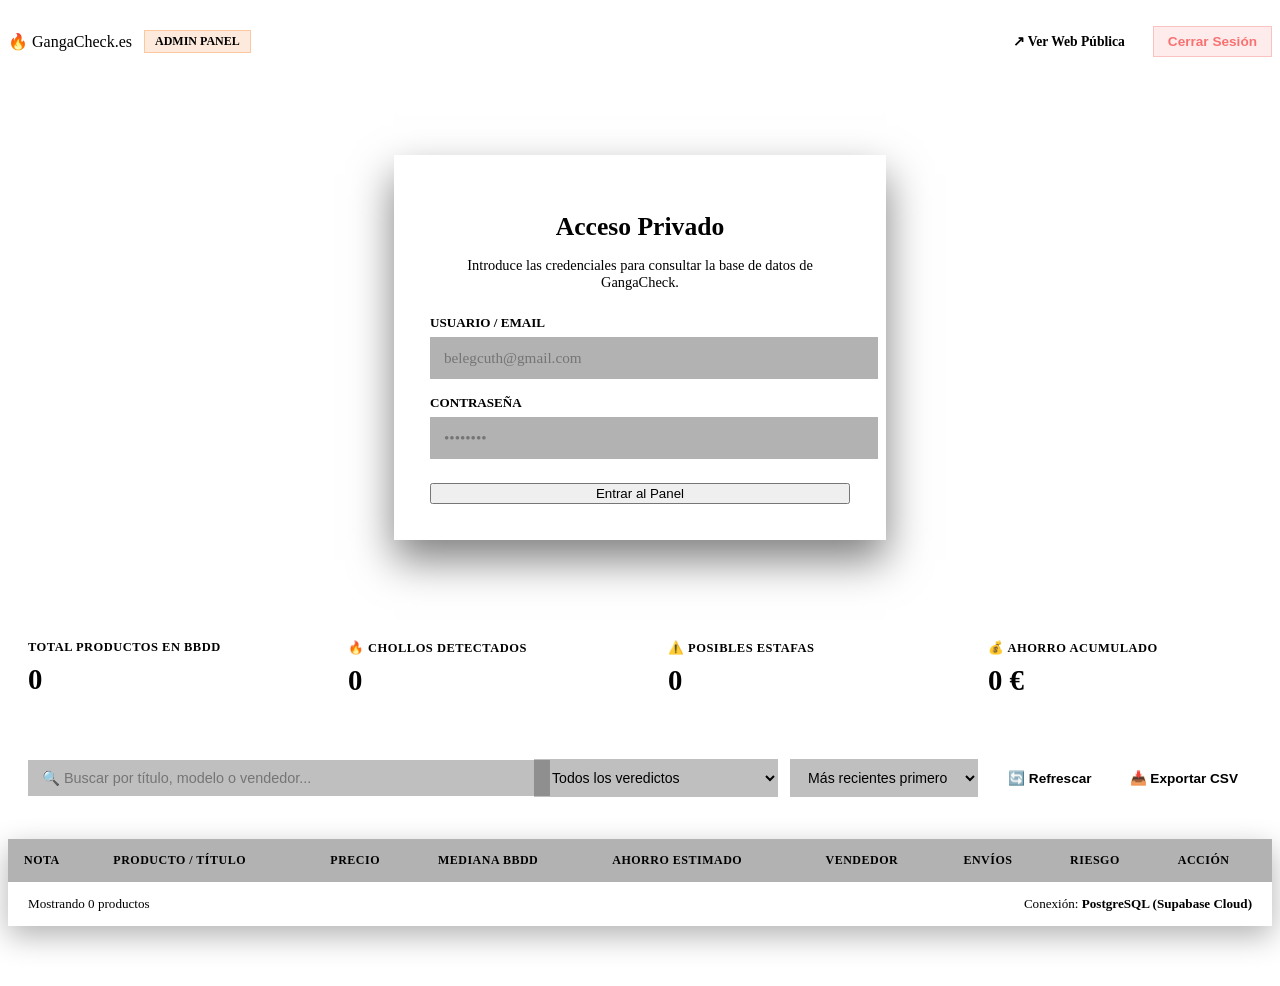
==== frontend/admin.html @ 3b3d157e "chore: Actualizar credenciales de administrador a belegcuth@gmail.com" ====
<!DOCTYPE html>
<html lang="es">
<head>
    <meta charset="UTF-8">
    <meta name="viewport" content="width=device-width, initial-scale=1.0">
    <title>Panel de Administración | GangaCheck.es</title>
    <link rel="preconnect" href="https://fonts.googleapis.com">
    <link rel="preconnect" href="https://fonts.gstatic.com" crossorigin>
    <link href="https://fonts.googleapis.com/css2?family=Plus+Jakarta+Sans:wght@400;500;600;700;800&display=swap" rel="stylesheet">
    <link rel="stylesheet" href="/static/styles.css">
    <style>
        /* Estilos específicos del Panel Admin */
        .admin-nav {
            display: flex;
            align-items: center;
            justify-content: space-between;
            padding: 18px 0;
            border-bottom: 1px solid var(--border-color);
        }

        .admin-brand {
            display: flex;
            align-items: center;
            gap: 12px;
        }

        .admin-badge {
            background: rgba(249, 115, 22, 0.15);
            color: var(--accent-flame);
            border: 1px solid rgba(249, 115, 22, 0.3);
            padding: 3px 10px;
            border-radius: var(--radius-full);
            font-size: 0.75rem;
            font-weight: 700;
            text-transform: uppercase;
        }

        .admin-actions {
            display: flex;
            align-items: center;
            gap: 14px;
        }

        .btn-ghost {
            background: transparent;
            color: var(--text-secondary);
            border: 1px solid var(--border-color);
            padding: 7px 14px;
            border-radius: var(--radius-sm);
            font-size: 0.85rem;
            font-weight: 600;
            cursor: pointer;
            text-decoration: none;
            transition: all 0.2s;
        }

        .btn-ghost:hover {
            background: rgba(255, 255, 255, 0.05);
            color: var(--text-primary);
        }

        .btn-logout {
            background: rgba(239, 68, 68, 0.1);
            color: #F87171;
            border: 1px solid rgba(239, 68, 68, 0.25);
            padding: 7px 14px;
            border-radius: var(--radius-sm);
            font-size: 0.85rem;
            font-weight: 600;
            cursor: pointer;
            transition: all 0.2s;
        }

        .btn-logout:hover {
            background: rgba(239, 68, 68, 0.2);
        }

        /* Pantalla de Login */
        .login-wrapper {
            max-width: 420px;
            margin: 80px auto;
            background: var(--bg-card);
            border: 1px solid var(--border-color);
            border-radius: var(--radius-lg);
            padding: 36px;
            box-shadow: 0 20px 40px rgba(0, 0, 0, 0.5);
            text-align: center;
        }

        .login-wrapper h2 {
            font-size: 1.6rem;
            margin-bottom: 8px;
            font-weight: 800;
        }

        .login-wrapper p {
            color: var(--text-secondary);
            font-size: 0.9rem;
            margin-bottom: 24px;
        }

        .login-form {
            display: flex;
            flex-direction: column;
            gap: 16px;
            text-align: left;
        }

        .form-group label {
            display: block;
            font-size: 0.82rem;
            font-weight: 600;
            margin-bottom: 6px;
            color: var(--text-secondary);
            text-transform: uppercase;
        }

        .form-group input {
            width: 100%;
            padding: 12px 14px;
            background: rgba(0, 0, 0, 0.3);
            border: 1px solid var(--border-color);
            border-radius: var(--radius-sm);
            color: var(--text-primary);
            font-family: inherit;
            font-size: 0.95rem;
            outline: none;
        }

        .form-group input:focus {
            border-color: var(--accent-green);
        }

        .login-error {
            background: rgba(239, 68, 68, 0.15);
            color: #F87171;
            border: 1px solid rgba(239, 68, 68, 0.3);
            padding: 10px;
            border-radius: var(--radius-sm);
            font-size: 0.85rem;
            margin-bottom: 16px;
            display: none;
        }

        /* Stats Cards */
        .admin-stats-grid {
            display: grid;
            grid-template-columns: repeat(4, 1fr);
            gap: 16px;
            margin: 32px 0 24px;
        }

        @media (max-width: 860px) {
            .admin-stats-grid {
                grid-template-columns: repeat(2, 1fr);
            }
        }

        @media (max-width: 480px) {
            .admin-stats-grid {
                grid-template-columns: 1fr;
            }
        }

        .stat-box {
            background: var(--bg-card);
            border: 1px solid var(--border-color);
            border-radius: var(--radius-md);
            padding: 20px;
        }

        .stat-label {
            font-size: 0.78rem;
            color: var(--text-muted);
            text-transform: uppercase;
            font-weight: 700;
            letter-spacing: 0.5px;
            margin-bottom: 8px;
        }

        .stat-number {
            font-size: 1.8rem;
            font-weight: 800;
            color: var(--text-primary);
        }

        /* Toolbar de Filtros */
        .toolbar-card {
            background: var(--bg-card);
            border: 1px solid var(--border-color);
            border-radius: var(--radius-md);
            padding: 18px 20px;
            margin-bottom: 24px;
            display: flex;
            align-items: center;
            justify-content: space-between;
            gap: 16px;
            flex-wrap: wrap;
        }

        .toolbar-filters {
            display: flex;
            align-items: center;
            gap: 12px;
            flex: 1;
            flex-wrap: wrap;
        }

        .search-input-box {
            flex: 1;
            min-width: 240px;
            position: relative;
        }

        .search-input-box input {
            width: 100%;
            padding: 10px 14px;
            background: rgba(0, 0, 0, 0.25);
            border: 1px solid var(--border-color);
            border-radius: var(--radius-sm);
            color: var(--text-primary);
            font-size: 0.9rem;
            outline: none;
        }

        .search-input-box input:focus {
            border-color: var(--accent-green);
        }

        .filter-select {
            padding: 10px 14px;
            background: rgba(0, 0, 0, 0.25);
            border: 1px solid var(--border-color);
            border-radius: var(--radius-sm);
            color: var(--text-primary);
            font-size: 0.88rem;
            outline: none;
            cursor: pointer;
        }

        .filter-select option {
            background: var(--bg-card);
            color: var(--text-primary);
        }

        .toolbar-buttons {
            display: flex;
            gap: 10px;
        }

        .btn-action {
            background: rgba(255, 255, 255, 0.05);
            border: 1px solid var(--border-color);
            color: var(--text-primary);
            padding: 9px 14px;
            border-radius: var(--radius-sm);
            font-size: 0.85rem;
            font-weight: 600;
            cursor: pointer;
            display: inline-flex;
            align-items: center;
            gap: 6px;
            transition: all 0.2s;
        }

        .btn-action:hover {
            background: rgba(255, 255, 255, 0.1);
        }

        /* Tabla de Datos */
        .table-card {
            background: var(--bg-card);
            border: 1px solid var(--border-color);
            border-radius: var(--radius-md);
            overflow: hidden;
            box-shadow: 0 10px 30px rgba(0, 0, 0, 0.3);
        }

        .table-responsive {
            width: 100%;
            overflow-x: auto;
        }

        .admin-table {
            width: 100%;
            border-collapse: collapse;
            text-align: left;
            font-size: 0.88rem;
        }

        .admin-table th {
            background: rgba(0, 0, 0, 0.3);
            padding: 14px 16px;
            color: var(--text-muted);
            font-size: 0.75rem;
            text-transform: uppercase;
            font-weight: 700;
            letter-spacing: 0.5px;
            border-bottom: 1px solid var(--border-color);
        }

        .admin-table td {
            padding: 16px;
            border-bottom: 1px solid var(--border-color);
            vertical-align: middle;
        }

        .admin-table tbody tr:hover {
            background: rgba(255, 255, 255, 0.02);
        }

        .score-pill {
            display: inline-flex;
            align-items: center;
            gap: 4px;
            font-weight: 800;
            font-size: 0.9rem;
            padding: 4px 10px;
            border-radius: var(--radius-full);
            white-space: nowrap;
        }

        .item-title-cell {
            max-width: 260px;
        }

        .item-title-link {
            color: var(--text-primary);
            text-decoration: none;
            font-weight: 700;
            display: block;
            margin-bottom: 4px;
            line-height: 1.3;
        }

        .item-title-link:hover {
            color: var(--accent-green);
        }

        .item-subtext {
            color: var(--text-muted);
            font-size: 0.78rem;
        }

        .price-current {
            font-weight: 800;
            color: var(--text-primary);
            font-size: 1rem;
        }

        .price-bench {
            font-size: 0.8rem;
            color: var(--text-muted);
        }

        .savings-pos {
            color: var(--accent-green);
            font-weight: 700;
        }

        .savings-neg {
            color: var(--accent-red);
            font-weight: 700;
        }

        .risk-badge {
            font-size: 0.75rem;
            font-weight: 700;
            padding: 3px 8px;
            border-radius: var(--radius-full);
            text-transform: uppercase;
        }

        .risk-bajo { background: rgba(16, 185, 129, 0.15); color: #34D399; }
        .risk-moderado { background: rgba(245, 158, 11, 0.15); color: #FBBF24; }
        .risk-alto { background: rgba(239, 68, 68, 0.2); color: #F87171; border: 1px solid rgba(239, 68, 68, 0.4); }

        .btn-external {
            color: var(--text-secondary);
            text-decoration: none;
            font-size: 0.8rem;
            padding: 6px 10px;
            border: 1px solid var(--border-color);
            border-radius: var(--radius-sm);
            display: inline-block;
            transition: all 0.2s;
        }

        .btn-external:hover {
            background: rgba(255, 255, 255, 0.1);
            color: var(--text-primary);
        }

        .table-footer {
            padding: 14px 20px;
            display: flex;
            align-items: center;
            justify-content: space-between;
            color: var(--text-muted);
            font-size: 0.82rem;
            border-top: 1px solid var(--border-color);
        }
    </style>
</head>
<body>
    <div class="glow-bg"></div>

    <!-- Header Admin -->
    <header class="admin-nav container">
        <div class="admin-brand">
            <div class="logo">
                <span class="logo-badge">🔥</span>
                <span class="logo-text">Ganga<span>Check</span><span class="tld">.es</span></span>
            </div>
            <span class="admin-badge">Admin Panel</span>
        </div>
        <div class="admin-actions">
            <a href="/" class="btn-ghost" target="_blank">↗ Ver Web Pública</a>
            <button id="btn-logout" class="btn-logout hidden">Cerrar Sesión</button>
        </div>
    </header>

    <main class="container">
        
        <!-- Vista 1: Login Form (Si no está logueado) -->
        <section id="login-section" class="login-wrapper">
            <h2>Acceso Privado</h2>
            <p>Introduce las credenciales para consultar la base de datos de GangaCheck.</p>
            
            <div id="login-error" class="login-error"></div>

            <form id="login-form" class="login-form">
                <div class="form-group">
                    <label for="username">Usuario / Email</label>
                    <input type="text" id="username" required autocomplete="username" placeholder="belegcuth@gmail.com">
                </div>
                <div class="form-group">
                    <label for="password">Contraseña</label>
                    <input type="password" id="password" required autocomplete="current-password" placeholder="••••••••">
                </div>
                <button type="submit" class="btn-submit" style="width: 100%; margin-top: 8px;">
                    Entrar al Panel
                </button>
            </form>
        </section>

        <!-- Vista 2: Dashboard Admin (Si está logueado) -->
        <section id="dashboard-section" class="hidden" style="margin-bottom: 60px;">
            
            <!-- Stats -->
            <div class="admin-stats-grid">
                <div class="stat-box">
                    <div class="stat-label">Total Productos en BBDD</div>
                    <div id="stat-total" class="stat-number">0</div>
                </div>
                <div class="stat-box">
                    <div class="stat-label">🔥 Chollos Detectados</div>
                    <div id="stat-chollos" class="stat-number" style="color: var(--accent-green);">0</div>
                </div>
                <div class="stat-box">
                    <div class="stat-label">⚠️ Posibles Estafas</div>
                    <div id="stat-estafas" class="stat-number" style="color: var(--accent-red);">0</div>
                </div>
                <div class="stat-box">
                    <div class="stat-label">💰 Ahorro Acumulado</div>
                    <div id="stat-ahorro" class="stat-number" style="color: var(--accent-flame);">0 €</div>
                </div>
            </div>

            <!-- Toolbar de Filtros y Búsqueda -->
            <div class="toolbar-card">
                <div class="toolbar-filters">
                    <div class="search-input-box">
                        <input type="text" id="search-input" placeholder="🔍 Buscar por título, modelo o vendedor...">
                    </div>
                    
                    <select id="filter-verdict" class="filter-select">
                        <option value="all">Todos los veredictos</option>
                        <option value="chollo">🔥 Solo Chollos (>= 7.5)</option>
                        <option value="justo">🟡 Precio Justo (5.0 - 7.4)</option>
                        <option value="caro">🔴 Caro / Sobreprecio (< 5.0)</option>
                        <option value="estafa">⚠️ Posible Estafa / Riesgo Alto</option>
                    </select>

                    <select id="filter-sort" class="filter-select">
                        <option value="date-desc">Más recientes primero</option>
                        <option value="score-desc">Mayor nota (10 -> 0)</option>
                        <option value="score-asc">Menor nota (0 -> 10)</option>
                        <option value="price-asc">Precio: más barato</option>
                        <option value="price-desc">Precio: más caro</option>
                        <option value="savings-desc">Mayor ahorro (€)</option>
                    </select>
                </div>

                <div class="toolbar-buttons">
                    <button id="btn-refresh" class="btn-action" title="Recargar datos">
                        🔄 Refrescar
                    </button>
                    <button id="btn-export-csv" class="btn-action" title="Exportar a CSV">
                        📥 Exportar CSV
                    </button>
                </div>
            </div>

            <!-- Tabla de Datos -->
            <div class="table-card">
                <div class="table-responsive">
                    <table class="admin-table">
                        <thead>
                            <tr>
                                <th>Nota</th>
                                <th>Producto / Título</th>
                                <th>Precio</th>
                                <th>Mediana BBDD</th>
                                <th>Ahorro Estimado</th>
                                <th>Vendedor</th>
                                <th>Envíos</th>
                                <th>Riesgo</th>
                                <th>Acción</th>
                            </tr>
                        </thead>
                        <tbody id="admin-table-body">
                            <!-- Inyectado dinámicamente con JavaScript -->
                        </tbody>
                    </table>
                </div>
                <div class="table-footer">
                    <span id="table-count-label">Mostrando 0 productos</span>
                    <span>Conexión: <strong>PostgreSQL (Supabase Cloud)</strong></span>
                </div>
            </div>

        </section>

    </main>

    <script src="/static/admin.js"></script>
</body>
</html>
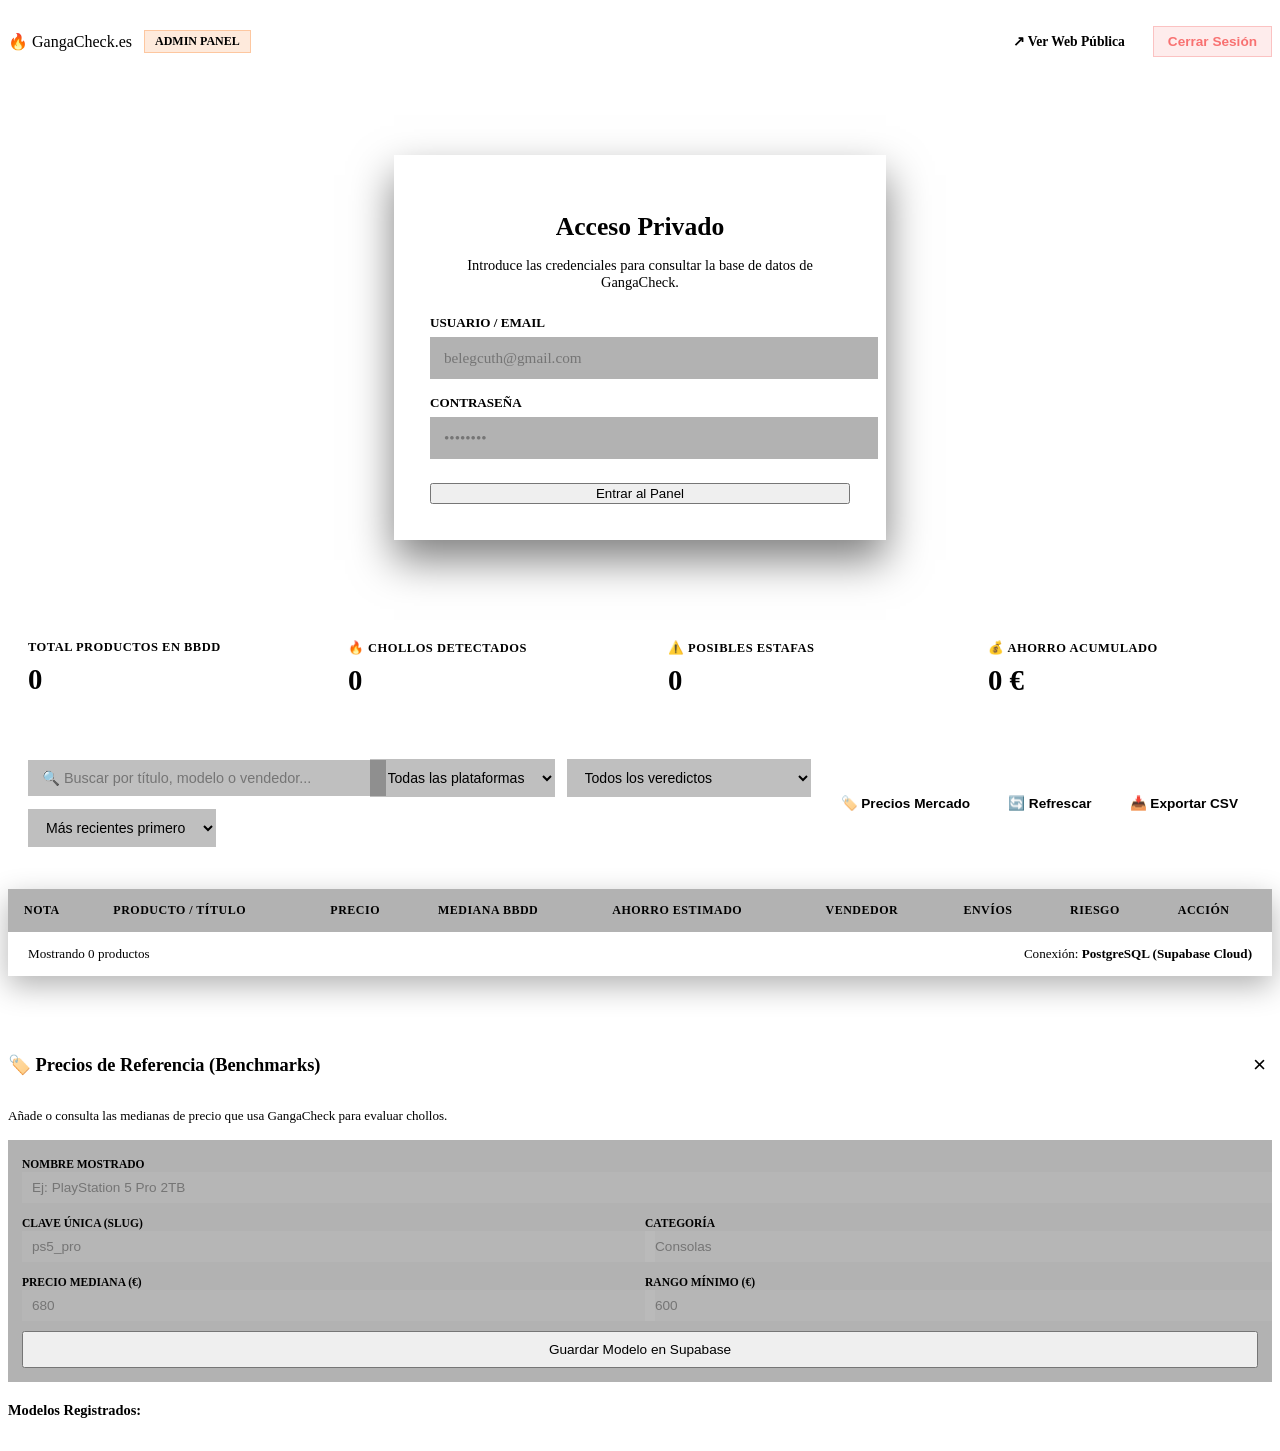
==== commit d97ff04b: "feat: Desglose de subscores, boton compartir, cache inteligente, gestion de benchmarks y borrado en " ====
--- a/frontend/admin.html
+++ b/frontend/admin.html
@@ -474,6 +474,13 @@
                         <input type="text" id="search-input" placeholder="🔍 Buscar por título, modelo o vendedor...">
                     </div>
                     
+                    <select id="filter-platform" class="filter-select">
+                        <option value="all">Todas las plataformas</option>
+                        <option value="wallapop">Wallapop</option>
+                        <option value="vinted">Vinted</option>
+                        <option value="milanuncios">Milanuncios</option>
+                    </select>
+
                     <select id="filter-verdict" class="filter-select">
                         <option value="all">Todos los veredictos</option>
                         <option value="chollo">🔥 Solo Chollos (>= 7.5)</option>
@@ -493,6 +500,9 @@
                 </div>
 
                 <div class="toolbar-buttons">
+                    <button id="btn-open-benchmarks" class="btn-action" title="Gestionar Precios de Mercado">
+                        🏷️ Precios Mercado
+                    </button>
                     <button id="btn-refresh" class="btn-action" title="Recargar datos">
                         🔄 Refrescar
                     </button>
@@ -532,6 +542,52 @@
 
         </section>
 
+        <!-- Modal Benchmarks -->
+        <div id="modal-benchmarks" class="modal-overlay hidden">
+            <div class="modal-content">
+                <div style="display: flex; justify-content: space-between; align-items: center; margin-bottom: 14px;">
+                    <h3 style="font-size: 1.15rem; font-weight: 800;">🏷️ Precios de Referencia (Benchmarks)</h3>
+                    <button id="btn-close-benchmarks" style="background:none; border:none; color:var(--text-muted); font-size:1.4rem; cursor:pointer;">&times;</button>
+                </div>
+                <p style="font-size: 0.82rem; color: var(--text-secondary); margin-bottom: 16px;">
+                    Añade o consulta las medianas de precio que usa GangaCheck para evaluar chollos.
+                </p>
+
+                <!-- Formulario Nuevo Benchmark -->
+                <form id="benchmark-form" style="background: rgba(0,0,0,0.3); padding: 14px; border-radius: var(--radius-sm); border: 1px solid var(--border-color); margin-bottom: 18px; display: grid; grid-template-columns: 1fr 1fr; gap: 10px;">
+                    <div style="grid-column: 1 / -1;">
+                        <label style="font-size: 0.72rem; text-transform: uppercase; color: var(--text-muted); font-weight: 700;">Nombre Mostrado</label>
+                        <input type="text" id="bm-display" required placeholder="Ej: PlayStation 5 Pro 2TB" style="width: 100%; padding: 8px 10px; background: rgba(255,255,255,0.05); border: 1px solid var(--border-color); border-radius: var(--radius-sm); color: #fff; font-size: 0.85rem;">
+                    </div>
+                    <div>
+                        <label style="font-size: 0.72rem; text-transform: uppercase; color: var(--text-muted); font-weight: 700;">Clave Única (slug)</label>
+                        <input type="text" id="bm-key" required placeholder="ps5_pro" style="width: 100%; padding: 8px 10px; background: rgba(255,255,255,0.05); border: 1px solid var(--border-color); border-radius: var(--radius-sm); color: #fff; font-size: 0.85rem;">
+                    </div>
+                    <div>
+                        <label style="font-size: 0.72rem; text-transform: uppercase; color: var(--text-muted); font-weight: 700;">Categoría</label>
+                        <input type="text" id="bm-cat" required placeholder="Consolas" style="width: 100%; padding: 8px 10px; background: rgba(255,255,255,0.05); border: 1px solid var(--border-color); border-radius: var(--radius-sm); color: #fff; font-size: 0.85rem;">
+                    </div>
+                    <div>
+                        <label style="font-size: 0.72rem; text-transform: uppercase; color: var(--text-muted); font-weight: 700;">Precio Mediana (€)</label>
+                        <input type="number" step="0.5" id="bm-median" required placeholder="680" style="width: 100%; padding: 8px 10px; background: rgba(255,255,255,0.05); border: 1px solid var(--border-color); border-radius: var(--radius-sm); color: #fff; font-size: 0.85rem;">
+                    </div>
+                    <div>
+                        <label style="font-size: 0.72rem; text-transform: uppercase; color: var(--text-muted); font-weight: 700;">Rango Mínimo (€)</label>
+                        <input type="number" step="0.5" id="bm-min" required placeholder="600" style="width: 100%; padding: 8px 10px; background: rgba(255,255,255,0.05); border: 1px solid var(--border-color); border-radius: var(--radius-sm); color: #fff; font-size: 0.85rem;">
+                    </div>
+                    <div style="grid-column: 1 / -1;">
+                        <button type="submit" class="btn-submit" style="width: 100%; padding: 9px; font-size: 0.85rem;">Guardar Modelo en Supabase</button>
+                    </div>
+                </form>
+
+                <!-- Lista de Benchmarks actuales -->
+                <h4 style="font-size: 0.9rem; font-weight: 700; margin-bottom: 8px;">Modelos Registrados:</h4>
+                <div id="benchmarks-list" style="max-height: 200px; overflow-y: auto; font-size: 0.8rem; border: 1px solid var(--border-color); border-radius: var(--radius-sm); padding: 8px;">
+                    <!-- Se inyecta dinámicamente -->
+                </div>
+            </div>
+        </div>
+
     </main>
 
     <script src="/static/admin.js"></script>
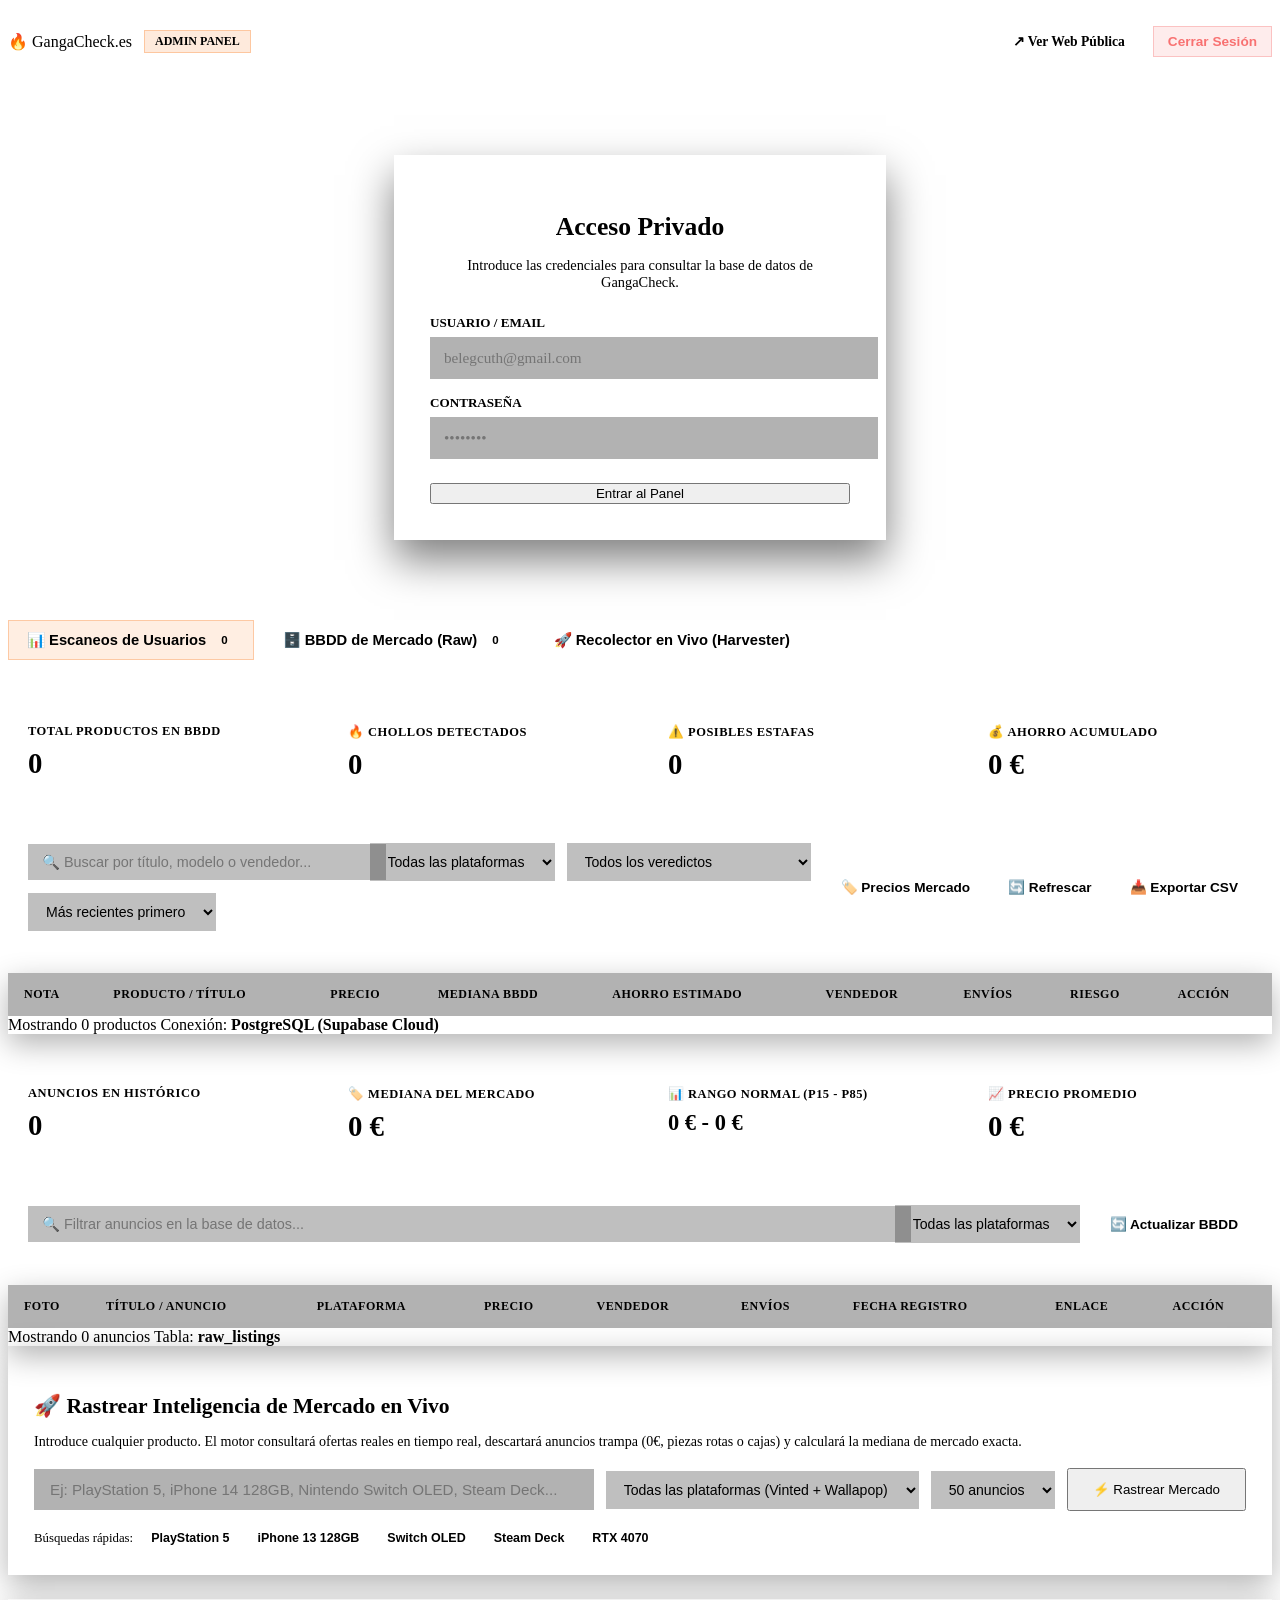
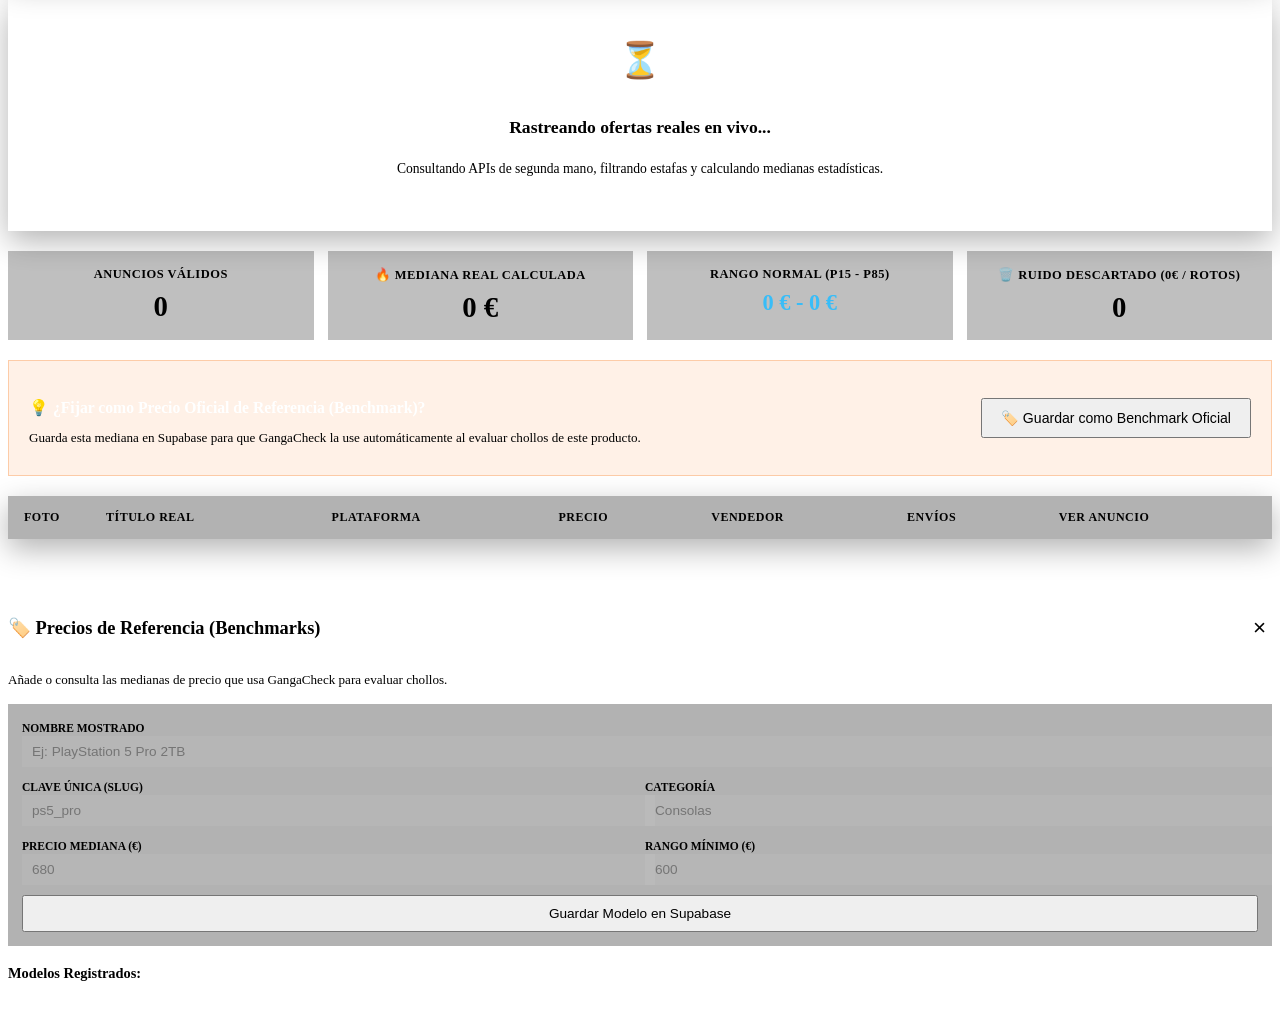
==== commit 51769473: "feat(admin): add live market harvester, raw listings explorer and benchmark sync" ====
--- a/frontend/admin.html
+++ b/frontend/admin.html
@@ -375,30 +375,188 @@
         .risk-moderado { background: rgba(245, 158, 11, 0.15); color: #FBBF24; }
         .risk-alto { background: rgba(239, 68, 68, 0.2); color: #F87171; border: 1px solid rgba(239, 68, 68, 0.4); }
 
-        .btn-external {
+        /* Estilos de Pestañas (Tabs) */
+        .admin-tabs-nav {
+            display: flex;
+            align-items: center;
+            gap: 10px;
+            margin: 28px 0 20px;
+            border-bottom: 1px solid var(--border-color);
+            padding-bottom: 12px;
+            overflow-x: auto;
+        }
+
+        .admin-tab-btn {
+            background: transparent;
+            border: 1px solid transparent;
             color: var(--text-secondary);
-            text-decoration: none;
+            padding: 10px 18px;
+            border-radius: var(--radius-sm);
+            font-size: 0.92rem;
+            font-weight: 700;
+            cursor: pointer;
+            display: inline-flex;
+            align-items: center;
+            gap: 8px;
+            transition: all 0.2s;
+            white-space: nowrap;
+        }
+
+        .admin-tab-btn:hover {
+            color: var(--text-primary);
+            background: rgba(255, 255, 255, 0.04);
+        }
+
+        .admin-tab-btn.active {
+            background: rgba(249, 115, 22, 0.12);
+            color: var(--accent-flame);
+            border-color: rgba(249, 115, 22, 0.3);
+        }
+
+        .tab-badge {
+            background: rgba(255, 255, 255, 0.1);
+            color: var(--text-primary);
+            padding: 2px 7px;
+            border-radius: 12px;
+            font-size: 0.72rem;
+            font-weight: 800;
+        }
+
+        .admin-tab-btn.active .tab-badge {
+            background: var(--accent-flame);
+            color: #000;
+        }
+
+        /* Thumbnails y Badges */
+        .table-thumb {
+            width: 44px;
+            height: 44px;
+            border-radius: 6px;
+            object-fit: cover;
+            background: rgba(255, 255, 255, 0.05);
+            border: 1px solid var(--border-color);
+            flex-shrink: 0;
+        }
+
+        .thumb-fallback {
+            width: 44px;
+            height: 44px;
+            border-radius: 6px;
+            background: rgba(255, 255, 255, 0.05);
+            display: flex;
+            align-items: center;
+            justify-content: center;
+            font-size: 1.2rem;
+            border: 1px solid var(--border-color);
+            flex-shrink: 0;
+        }
+
+        .badge-platform {
+            font-size: 0.72rem;
+            font-weight: 700;
+            padding: 3px 8px;
+            border-radius: var(--radius-full);
+            text-transform: uppercase;
+            display: inline-block;
+        }
+
+        .badge-platform.wallapop { background: rgba(16, 185, 129, 0.15); color: #34D399; }
+        .badge-platform.vinted { background: rgba(6, 182, 212, 0.15); color: #22D3EE; }
+        .badge-platform.milanuncios { background: rgba(245, 158, 11, 0.15); color: #FBBF24; }
+
+        /* Harvester Box & Metrics */
+        .harvester-card {
+            background: var(--bg-card);
+            border: 1px solid var(--border-color);
+            border-radius: var(--radius-md);
+            padding: 26px;
+            margin-bottom: 24px;
+            box-shadow: 0 10px 30px rgba(0, 0, 0, 0.3);
+        }
+
+        .harvester-form {
+            display: flex;
+            gap: 12px;
+            align-items: center;
+            flex-wrap: wrap;
+            margin: 16px 0;
+        }
+
+        .harvester-input {
+            flex: 2;
+            min-width: 260px;
+            padding: 12px 16px;
+            background: rgba(0, 0, 0, 0.3);
+            border: 1px solid var(--border-color);
+            border-radius: var(--radius-sm);
+            color: #fff;
+            font-size: 0.95rem;
+            outline: none;
+        }
+
+        .harvester-input:focus {
+            border-color: var(--accent-flame);
+        }
+
+        .quick-tags {
+            display: flex;
+            gap: 8px;
+            flex-wrap: wrap;
+            align-items: center;
             font-size: 0.8rem;
-            padding: 6px 10px;
-            border: 1px solid var(--border-color);
-            border-radius: var(--radius-sm);
-            display: inline-block;
+            color: var(--text-muted);
+        }
+
+        .tag-btn {
+            background: rgba(255, 255, 255, 0.05);
+            border: 1px solid var(--border-color);
+            color: var(--text-secondary);
+            padding: 4px 10px;
+            border-radius: var(--radius-full);
+            cursor: pointer;
+            font-size: 0.78rem;
+            font-weight: 600;
             transition: all 0.2s;
         }
 
-        .btn-external:hover {
-            background: rgba(255, 255, 255, 0.1);
-            color: var(--text-primary);
-        }
-
-        .table-footer {
-            padding: 14px 20px;
-            display: flex;
-            align-items: center;
+        .tag-btn:hover {
+            background: rgba(255, 255, 255, 0.12);
+            color: #fff;
+            border-color: var(--accent-flame);
+        }
+
+        .harvest-metrics-grid {
+            display: grid;
+            grid-template-columns: repeat(4, 1fr);
+            gap: 14px;
+            margin: 20px 0;
+        }
+
+        @media (max-width: 768px) {
+            .harvest-metrics-grid {
+                grid-template-columns: repeat(2, 1fr);
+            }
+        }
+
+        .harvest-metric-box {
+            background: rgba(0, 0, 0, 0.25);
+            border: 1px solid var(--border-color);
+            border-radius: var(--radius-sm);
+            padding: 16px;
+            text-align: center;
+        }
+
+        .sync-benchmark-banner {
+            background: rgba(249, 115, 22, 0.1);
+            border: 1px solid rgba(249, 115, 22, 0.3);
+            border-radius: var(--radius-sm);
+            padding: 16px 20px;
+            display: flex;
             justify-content: space-between;
-            color: var(--text-muted);
-            font-size: 0.82rem;
-            border-top: 1px solid var(--border-color);
+            align-items: center;
+            margin-top: 20px;
+            gap: 16px;
+            flex-wrap: wrap;
         }
     </style>
 </head>
@@ -447,97 +605,290 @@
         <!-- Vista 2: Dashboard Admin (Si está logueado) -->
         <section id="dashboard-section" class="hidden" style="margin-bottom: 60px;">
             
-            <!-- Stats -->
-            <div class="admin-stats-grid">
-                <div class="stat-box">
-                    <div class="stat-label">Total Productos en BBDD</div>
-                    <div id="stat-total" class="stat-number">0</div>
-                </div>
-                <div class="stat-box">
-                    <div class="stat-label">🔥 Chollos Detectados</div>
-                    <div id="stat-chollos" class="stat-number" style="color: var(--accent-green);">0</div>
-                </div>
-                <div class="stat-box">
-                    <div class="stat-label">⚠️ Posibles Estafas</div>
-                    <div id="stat-estafas" class="stat-number" style="color: var(--accent-red);">0</div>
-                </div>
-                <div class="stat-box">
-                    <div class="stat-label">💰 Ahorro Acumulado</div>
-                    <div id="stat-ahorro" class="stat-number" style="color: var(--accent-flame);">0 €</div>
+            <!-- Barra de Navegación por Pestañas -->
+            <nav class="admin-tabs-nav">
+                <button id="tab-btn-scans" class="admin-tab-btn active">
+                    📊 Escaneos de Usuarios
+                    <span id="tab-badge-scans" class="tab-badge">0</span>
+                </button>
+                <button id="tab-btn-raw" class="admin-tab-btn">
+                    🗄️ BBDD de Mercado (Raw)
+                    <span id="tab-badge-raw" class="tab-badge">0</span>
+                </button>
+                <button id="tab-btn-harvester" class="admin-tab-btn">
+                    🚀 Recolector en Vivo (Harvester)
+                </button>
+            </nav>
+
+            <!-- PESTAÑA 1: ESCANEOS DE USUARIOS -->
+            <div id="view-scans">
+                <!-- Stats -->
+                <div class="admin-stats-grid">
+                    <div class="stat-box">
+                        <div class="stat-label">Total Productos en BBDD</div>
+                        <div id="stat-total" class="stat-number">0</div>
+                    </div>
+                    <div class="stat-box">
+                        <div class="stat-label">🔥 Chollos Detectados</div>
+                        <div id="stat-chollos" class="stat-number" style="color: var(--accent-green);">0</div>
+                    </div>
+                    <div class="stat-box">
+                        <div class="stat-label">⚠️ Posibles Estafas</div>
+                        <div id="stat-estafas" class="stat-number" style="color: var(--accent-red);">0</div>
+                    </div>
+                    <div class="stat-box">
+                        <div class="stat-label">💰 Ahorro Acumulado</div>
+                        <div id="stat-ahorro" class="stat-number" style="color: var(--accent-flame);">0 €</div>
+                    </div>
+                </div>
+
+                <!-- Toolbar de Filtros y Búsqueda -->
+                <div class="toolbar-card">
+                    <div class="toolbar-filters">
+                        <div class="search-input-box">
+                            <input type="text" id="search-input" placeholder="🔍 Buscar por título, modelo o vendedor...">
+                        </div>
+                        
+                        <select id="filter-platform" class="filter-select">
+                            <option value="all">Todas las plataformas</option>
+                            <option value="wallapop">Wallapop</option>
+                            <option value="vinted">Vinted</option>
+                            <option value="milanuncios">Milanuncios</option>
+                        </select>
+
+                        <select id="filter-verdict" class="filter-select">
+                            <option value="all">Todos los veredictos</option>
+                            <option value="chollo">🔥 Solo Chollos (>= 7.5)</option>
+                            <option value="justo">🟡 Precio Justo (5.0 - 7.4)</option>
+                            <option value="caro">🔴 Caro / Sobreprecio (< 5.0)</option>
+                            <option value="estafa">⚠️ Posible Estafa / Riesgo Alto</option>
+                        </select>
+
+                        <select id="filter-sort" class="filter-select">
+                            <option value="date-desc">Más recientes primero</option>
+                            <option value="score-desc">Mayor nota (10 -> 0)</option>
+                            <option value="score-asc">Menor nota (0 -> 10)</option>
+                            <option value="price-asc">Precio: más barato</option>
+                            <option value="price-desc">Precio: más caro</option>
+                            <option value="savings-desc">Mayor ahorro (€)</option>
+                        </select>
+                    </div>
+
+                    <div class="toolbar-buttons">
+                        <button id="btn-open-benchmarks" class="btn-action" title="Gestionar Precios de Mercado">
+                            🏷️ Precios Mercado
+                        </button>
+                        <button id="btn-refresh" class="btn-action" title="Recargar datos">
+                            🔄 Refrescar
+                        </button>
+                        <button id="btn-export-csv" class="btn-action" title="Exportar a CSV">
+                            📥 Exportar CSV
+                        </button>
+                    </div>
+                </div>
+
+                <!-- Tabla de Datos -->
+                <div class="table-card">
+                    <div class="table-responsive">
+                        <table class="admin-table">
+                            <thead>
+                                <tr>
+                                    <th>Nota</th>
+                                    <th>Producto / Título</th>
+                                    <th>Precio</th>
+                                    <th>Mediana BBDD</th>
+                                    <th>Ahorro Estimado</th>
+                                    <th>Vendedor</th>
+                                    <th>Envíos</th>
+                                    <th>Riesgo</th>
+                                    <th>Acción</th>
+                                </tr>
+                            </thead>
+                            <tbody id="admin-table-body">
+                                <!-- Inyectado dinámicamente con JavaScript -->
+                            </tbody>
+                        </table>
+                    </div>
+                    <div class="table-footer">
+                        <span id="table-count-label">Mostrando 0 productos</span>
+                        <span>Conexión: <strong>PostgreSQL (Supabase Cloud)</strong></span>
+                    </div>
                 </div>
             </div>
 
-            <!-- Toolbar de Filtros y Búsqueda -->
-            <div class="toolbar-card">
-                <div class="toolbar-filters">
-                    <div class="search-input-box">
-                        <input type="text" id="search-input" placeholder="🔍 Buscar por título, modelo o vendedor...">
-                    </div>
-                    
-                    <select id="filter-platform" class="filter-select">
-                        <option value="all">Todas las plataformas</option>
-                        <option value="wallapop">Wallapop</option>
-                        <option value="vinted">Vinted</option>
-                        <option value="milanuncios">Milanuncios</option>
-                    </select>
-
-                    <select id="filter-verdict" class="filter-select">
-                        <option value="all">Todos los veredictos</option>
-                        <option value="chollo">🔥 Solo Chollos (>= 7.5)</option>
-                        <option value="justo">🟡 Precio Justo (5.0 - 7.4)</option>
-                        <option value="caro">🔴 Caro / Sobreprecio (< 5.0)</option>
-                        <option value="estafa">⚠️ Posible Estafa / Riesgo Alto</option>
-                    </select>
-
-                    <select id="filter-sort" class="filter-select">
-                        <option value="date-desc">Más recientes primero</option>
-                        <option value="score-desc">Mayor nota (10 -> 0)</option>
-                        <option value="score-asc">Menor nota (0 -> 10)</option>
-                        <option value="price-asc">Precio: más barato</option>
-                        <option value="price-desc">Precio: más caro</option>
-                        <option value="savings-desc">Mayor ahorro (€)</option>
-                    </select>
-                </div>
-
-                <div class="toolbar-buttons">
-                    <button id="btn-open-benchmarks" class="btn-action" title="Gestionar Precios de Mercado">
-                        🏷️ Precios Mercado
-                    </button>
-                    <button id="btn-refresh" class="btn-action" title="Recargar datos">
-                        🔄 Refrescar
-                    </button>
-                    <button id="btn-export-csv" class="btn-action" title="Exportar a CSV">
-                        📥 Exportar CSV
-                    </button>
+            <!-- PESTAÑA 2: EXPLORADOR DE BBDD DE MERCADO (RAW LISTINGS) -->
+            <div id="view-raw" class="hidden">
+                <!-- Stats BBDD Cruda -->
+                <div class="admin-stats-grid">
+                    <div class="stat-box">
+                        <div class="stat-label">Anuncios en Histórico</div>
+                        <div id="raw-stat-total" class="stat-number">0</div>
+                    </div>
+                    <div class="stat-box">
+                        <div class="stat-label">🏷️ Mediana del Mercado</div>
+                        <div id="raw-stat-median" class="stat-number" style="color: var(--accent-flame);">0 €</div>
+                    </div>
+                    <div class="stat-box">
+                        <div class="stat-label">📊 Rango Normal (P15 - P85)</div>
+                        <div id="raw-stat-range" class="stat-number" style="font-size: 1.4rem; color: var(--accent-green);">0 € - 0 €</div>
+                    </div>
+                    <div class="stat-box">
+                        <div class="stat-label">📈 Precio Promedio</div>
+                        <div id="raw-stat-avg" class="stat-number" style="color: var(--text-primary);">0 €</div>
+                    </div>
+                </div>
+
+                <!-- Toolbar Raw -->
+                <div class="toolbar-card">
+                    <div class="toolbar-filters">
+                        <div class="search-input-box">
+                            <input type="text" id="raw-search-input" placeholder="🔍 Filtrar anuncios en la base de datos...">
+                        </div>
+                        <select id="raw-filter-platform" class="filter-select">
+                            <option value="all">Todas las plataformas</option>
+                            <option value="vinted">Vinted</option>
+                            <option value="wallapop">Wallapop</option>
+                        </select>
+                    </div>
+                    <div class="toolbar-buttons">
+                        <button id="btn-raw-refresh" class="btn-action" title="Recargar">
+                            🔄 Actualizar BBDD
+                        </button>
+                    </div>
+                </div>
+
+                <!-- Tabla Raw Listings -->
+                <div class="table-card">
+                    <div class="table-responsive">
+                        <table class="admin-table">
+                            <thead>
+                                <tr>
+                                    <th style="width: 50px;">Foto</th>
+                                    <th>Título / Anuncio</th>
+                                    <th>Plataforma</th>
+                                    <th>Precio</th>
+                                    <th>Vendedor</th>
+                                    <th>Envíos</th>
+                                    <th>Fecha Registro</th>
+                                    <th>Enlace</th>
+                                    <th>Acción</th>
+                                </tr>
+                            </thead>
+                            <tbody id="raw-table-body">
+                                <!-- Inyectado dinámicamente -->
+                            </tbody>
+                        </table>
+                    </div>
+                    <div class="table-footer">
+                        <span id="raw-table-count-label">Mostrando 0 anuncios</span>
+                        <span>Tabla: <strong>raw_listings</strong></span>
+                    </div>
                 </div>
             </div>
 
-            <!-- Tabla de Datos -->
-            <div class="table-card">
-                <div class="table-responsive">
-                    <table class="admin-table">
-                        <thead>
-                            <tr>
-                                <th>Nota</th>
-                                <th>Producto / Título</th>
-                                <th>Precio</th>
-                                <th>Mediana BBDD</th>
-                                <th>Ahorro Estimado</th>
-                                <th>Vendedor</th>
-                                <th>Envíos</th>
-                                <th>Riesgo</th>
-                                <th>Acción</th>
-                            </tr>
-                        </thead>
-                        <tbody id="admin-table-body">
-                            <!-- Inyectado dinámicamente con JavaScript -->
-                        </tbody>
-                    </table>
-                </div>
-                <div class="table-footer">
-                    <span id="table-count-label">Mostrando 0 productos</span>
-                    <span>Conexión: <strong>PostgreSQL (Supabase Cloud)</strong></span>
-                </div>
+            <!-- PESTAÑA 3: RECOLECTOR EN VIVO (LIVE HARVESTER) -->
+            <div id="view-harvester" class="hidden">
+                <div class="harvester-card">
+                    <h3 style="font-size: 1.35rem; font-weight: 800; margin-bottom: 6px;">
+                        🚀 Rastrear Inteligencia de Mercado en Vivo
+                    </h3>
+                    <p style="font-size: 0.88rem; color: var(--text-secondary); margin-bottom: 18px;">
+                        Introduce cualquier producto. El motor consultará ofertas reales en tiempo real, descartará anuncios trampa (0€, piezas rotas o cajas) y calculará la mediana de mercado exacta.
+                    </p>
+
+                    <form id="harvester-form" class="harvester-form">
+                        <input type="text" id="harvester-keyword" class="harvester-input" required placeholder="Ej: PlayStation 5, iPhone 14 128GB, Nintendo Switch OLED, Steam Deck...">
+                        <select id="harvester-platform" class="filter-select">
+                            <option value="all">Todas las plataformas (Vinted + Wallapop)</option>
+                            <option value="vinted">Solo Vinted</option>
+                            <option value="wallapop">Solo Wallapop</option>
+                        </select>
+                        <select id="harvester-limit" class="filter-select">
+                            <option value="30">30 anuncios</option>
+                            <option value="50" selected>50 anuncios</option>
+                            <option value="80">80 anuncios</option>
+                        </select>
+                        <button type="submit" id="btn-run-harvest" class="btn-submit" style="padding: 12px 24px;">
+                            ⚡ Rastrear Mercado
+                        </button>
+                    </form>
+
+                    <div class="quick-tags">
+                        <span>Búsquedas rápidas:</span>
+                        <button type="button" class="tag-btn" data-kw="PlayStation 5">PlayStation 5</button>
+                        <button type="button" class="tag-btn" data-kw="iPhone 13 128GB">iPhone 13 128GB</button>
+                        <button type="button" class="tag-btn" data-kw="Nintendo Switch OLED">Switch OLED</button>
+                        <button type="button" class="tag-btn" data-kw="Steam Deck 512GB">Steam Deck</button>
+                        <button type="button" class="tag-btn" data-kw="RTX 4070">RTX 4070</button>
+                    </div>
+                </div>
+
+                <!-- Estado de Carga -->
+                <div id="harvester-loading" class="table-card hidden" style="text-align: center; padding: 40px;">
+                    <div style="font-size: 2.2rem; animation: spin 1s infinite linear; display: inline-block; margin-bottom: 12px;">⏳</div>
+                    <h4 style="font-size: 1.1rem; font-weight: 800;">Rastreando ofertas reales en vivo...</h4>
+                    <p style="color: var(--text-muted); font-size: 0.85rem; margin-top: 6px;">Consultando APIs de segunda mano, filtrando estafas y calculando medianas estadísticas.</p>
+                </div>
+
+                <!-- Resultados del Harvester -->
+                <div id="harvester-results" class="hidden">
+                    <div class="harvest-metrics-grid">
+                        <div class="harvest-metric-box">
+                            <div class="stat-label">Anuncios Válidos</div>
+                            <div id="h-metric-valid" class="stat-number" style="color: var(--accent-green);">0</div>
+                        </div>
+                        <div class="harvest-metric-box">
+                            <div class="stat-label">🔥 Mediana Real Calculada</div>
+                            <div id="h-metric-median" class="stat-number" style="color: var(--accent-flame);">0 €</div>
+                        </div>
+                        <div class="harvest-metric-box">
+                            <div class="stat-label">Rango Normal (P15 - P85)</div>
+                            <div id="h-metric-range" class="stat-number" style="font-size: 1.4rem; color: #38BDF8;">0 € - 0 €</div>
+                        </div>
+                        <div class="harvest-metric-box">
+                            <div class="stat-label">🗑️ Ruido Descartado (0€ / Rotos)</div>
+                            <div id="h-metric-noise" class="stat-number" style="color: var(--accent-red);">0</div>
+                        </div>
+                    </div>
+
+                    <!-- Banner de Sincronización a Benchmark Oficial -->
+                    <div class="sync-benchmark-banner">
+                        <div>
+                            <h4 style="font-size: 0.98rem; font-weight: 800; color: #fff; margin-bottom: 4px;">
+                                💡 ¿Fijar como Precio Oficial de Referencia (Benchmark)?
+                            </h4>
+                            <p style="font-size: 0.82rem; color: var(--text-secondary);">
+                                Guarda esta mediana en Supabase para que GangaCheck la use automáticamente al evaluar chollos de este producto.
+                            </p>
+                        </div>
+                        <button id="btn-save-harvest-benchmark" class="btn-submit" style="padding: 10px 18px; font-size: 0.88rem; white-space: nowrap;">
+                            🏷️ Guardar como Benchmark Oficial
+                        </button>
+                    </div>
+
+                    <!-- Tabla de Anuncios Recién Extraídos -->
+                    <div class="table-card" style="margin-top: 20px;">
+                        <div class="table-responsive">
+                            <table class="admin-table">
+                                <thead>
+                                    <tr>
+                                        <th style="width: 50px;">Foto</th>
+                                        <th>Título Real</th>
+                                        <th>Plataforma</th>
+                                        <th>Precio</th>
+                                        <th>Vendedor</th>
+                                        <th>Envíos</th>
+                                        <th>Ver Anuncio</th>
+                                    </tr>
+                                </thead>
+                                <tbody id="harvester-table-body">
+                                    <!-- Inyectado dinámicamente -->
+                                </tbody>
+                            </table>
+                        </div>
+                    </div>
+                </div>
+
             </div>
 
         </section>
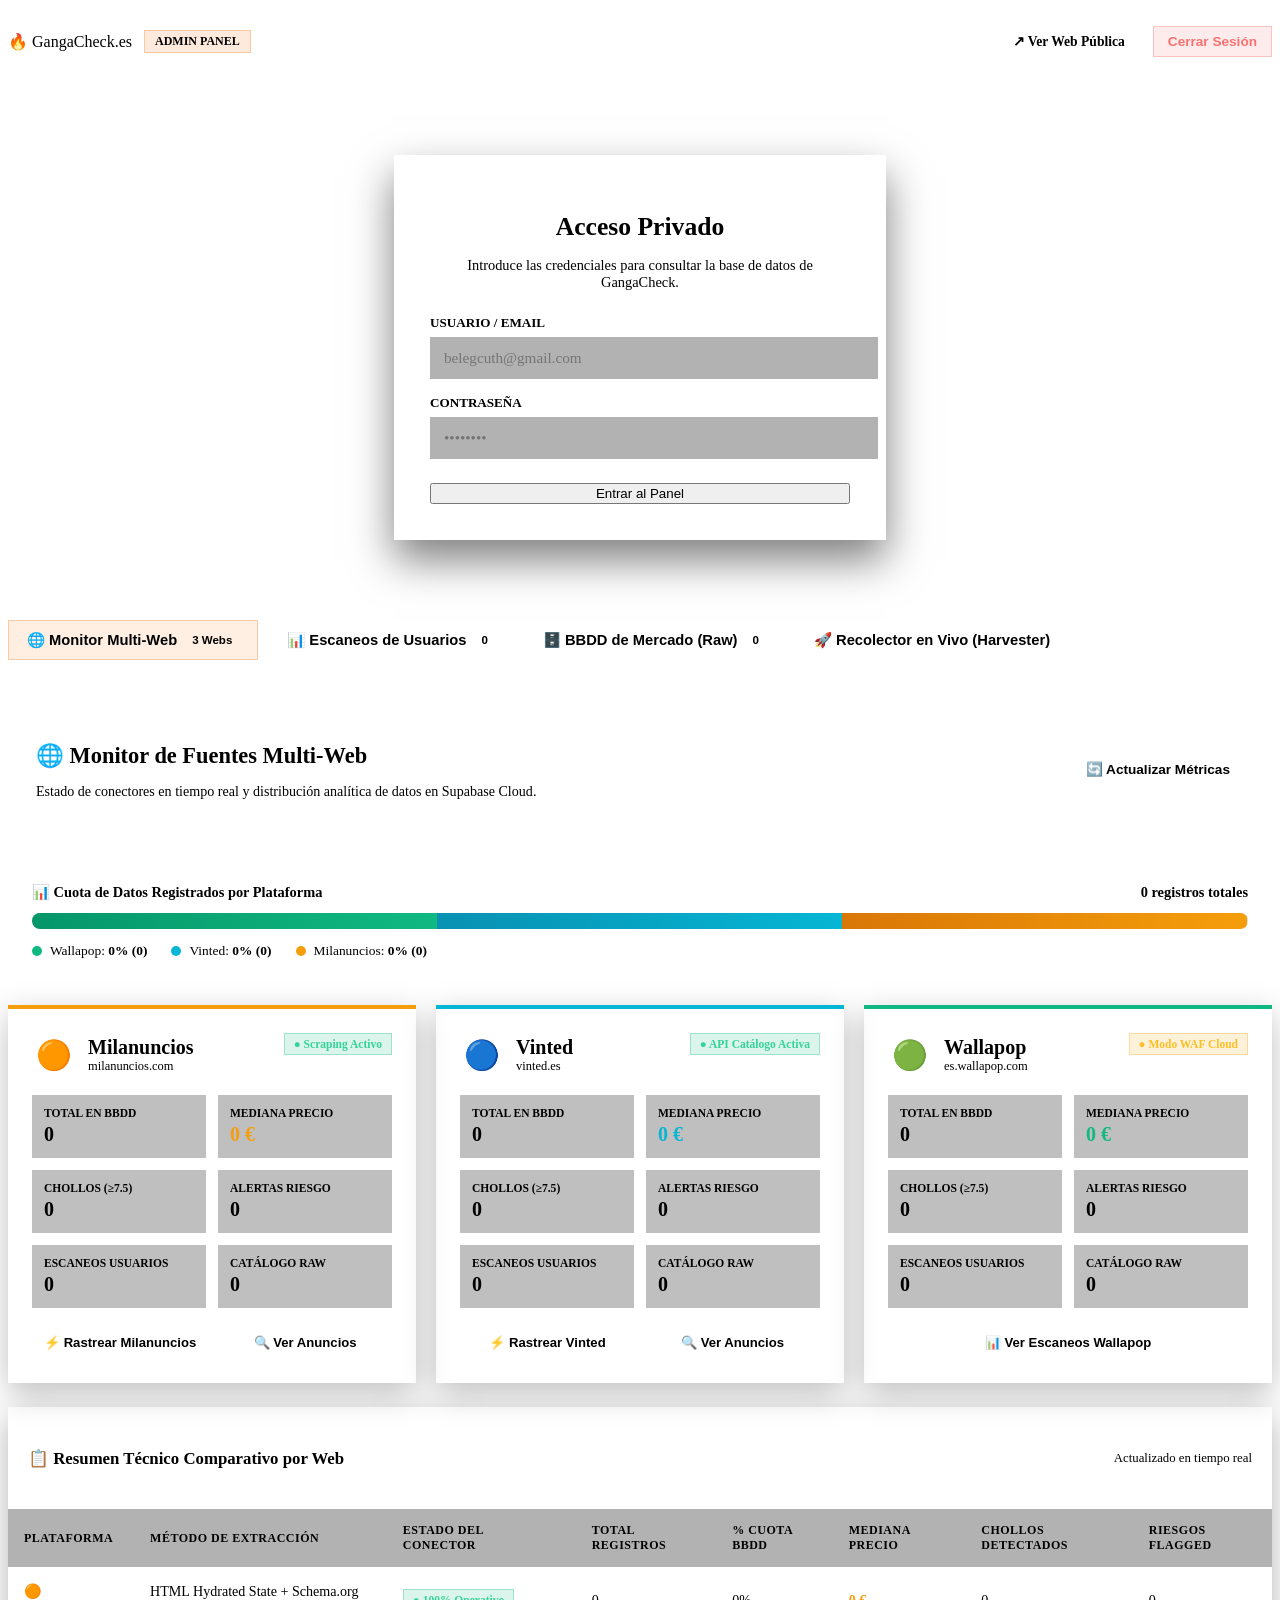
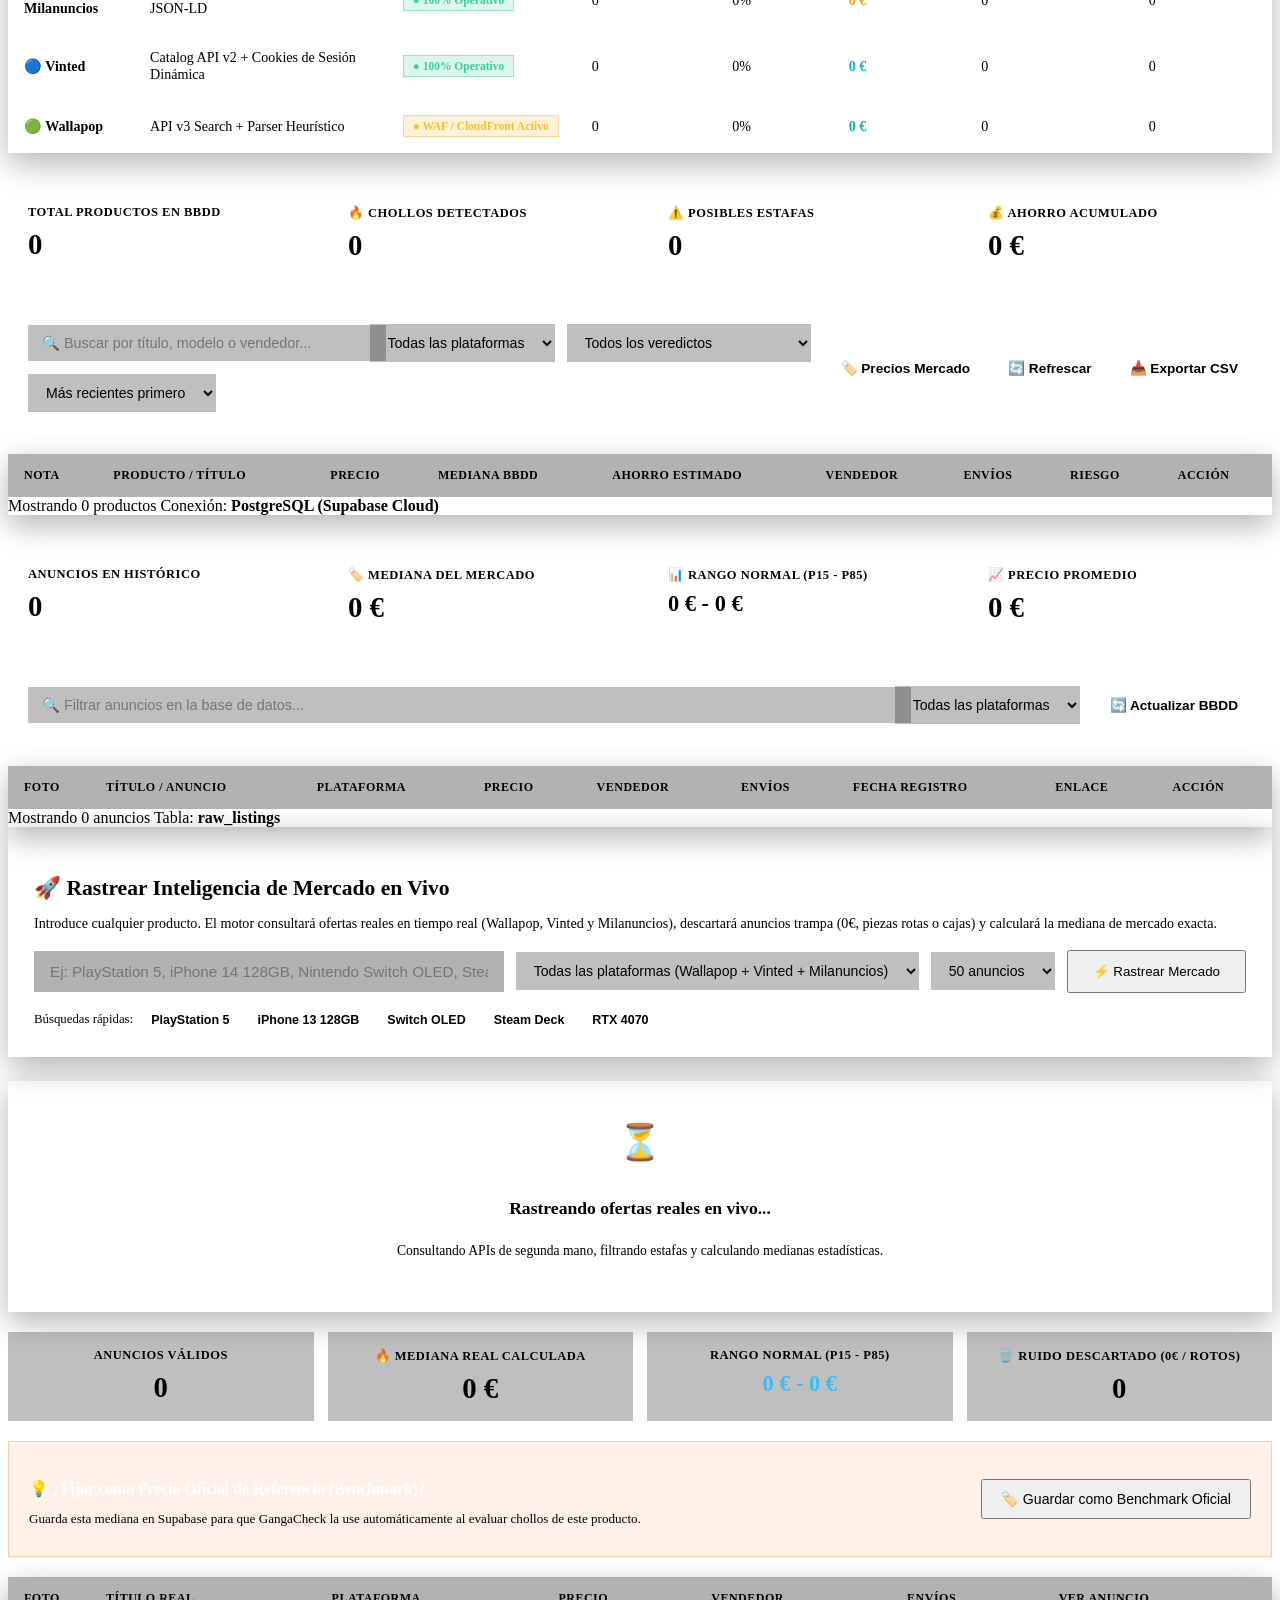
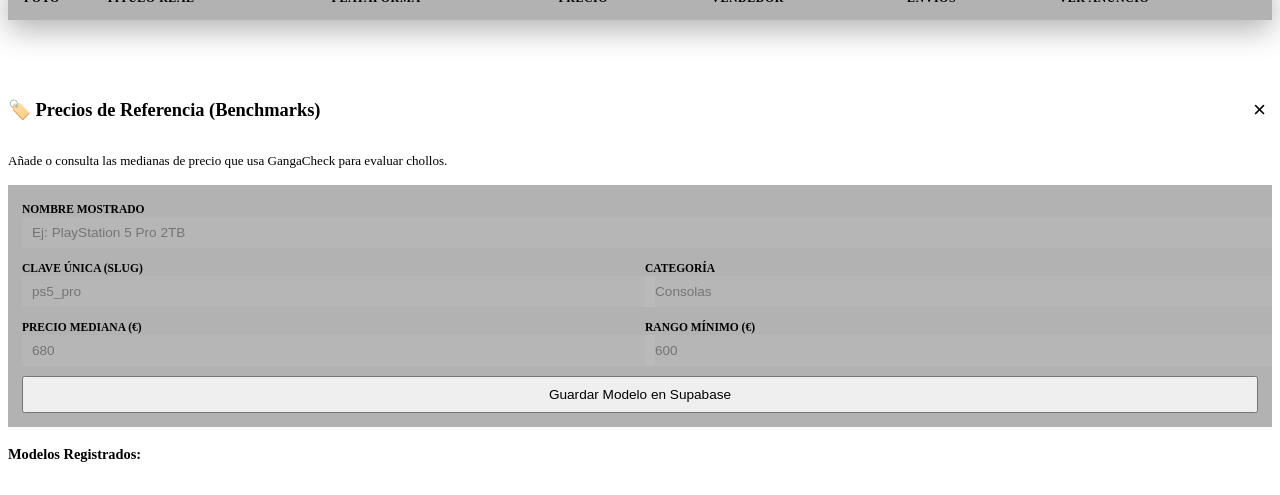
==== commit cf43b6b9: "feat: add multi-web comparative dashboard to private admin panel" ====
--- a/frontend/admin.html
+++ b/frontend/admin.html
@@ -557,6 +557,249 @@
             margin-top: 20px;
             gap: 16px;
             flex-wrap: wrap;
+        }
+
+        /* Multi-Web Dashboard Styles */
+        .multiweb-header-card {
+            background: var(--bg-card);
+            border: 1px solid var(--border-color);
+            border-radius: var(--radius-md);
+            padding: 24px 28px;
+            margin: 28px 0 24px;
+            display: flex;
+            justify-content: space-between;
+            align-items: center;
+            gap: 20px;
+            flex-wrap: wrap;
+        }
+
+        .multiweb-header-title h2 {
+            font-size: 1.4rem;
+            font-weight: 800;
+            display: flex;
+            align-items: center;
+            gap: 10px;
+            margin-bottom: 4px;
+        }
+
+        .multiweb-header-title p {
+            color: var(--text-secondary);
+            font-size: 0.88rem;
+        }
+
+        .multiweb-share-container {
+            background: var(--bg-card);
+            border: 1px solid var(--border-color);
+            border-radius: var(--radius-md);
+            padding: 22px 24px;
+            margin-bottom: 24px;
+        }
+
+        .multiweb-share-title {
+            display: flex;
+            justify-content: space-between;
+            align-items: center;
+            font-size: 0.9rem;
+            font-weight: 700;
+            margin-bottom: 6px;
+        }
+
+        .multiweb-share-bar {
+            height: 16px;
+            border-radius: 8px;
+            background: rgba(255, 255, 255, 0.06);
+            display: flex;
+            overflow: hidden;
+            margin: 12px 0 14px;
+            box-shadow: inset 0 2px 4px rgba(0,0,0,0.3);
+        }
+
+        .share-segment {
+            height: 100%;
+            transition: width 0.5s ease;
+            position: relative;
+        }
+
+        .share-segment.wallapop { background: linear-gradient(90deg, #059669, #10B981); }
+        .share-segment.vinted { background: linear-gradient(90deg, #0891B2, #06B6D4); }
+        .share-segment.milanuncios { background: linear-gradient(90deg, #D97706, #F59E0B); }
+
+        .share-legend {
+            display: flex;
+            gap: 24px;
+            flex-wrap: wrap;
+            font-size: 0.84rem;
+        }
+
+        .share-legend-item {
+            display: flex;
+            align-items: center;
+            gap: 8px;
+        }
+
+        .share-dot {
+            width: 10px;
+            height: 10px;
+            border-radius: 50%;
+            display: inline-block;
+        }
+        .share-dot.wallapop { background: #10B981; }
+        .share-dot.vinted { background: #06B6D4; }
+        .share-dot.milanuncios { background: #F59E0B; }
+
+        .multiweb-grid {
+            display: grid;
+            grid-template-columns: repeat(3, 1fr);
+            gap: 20px;
+            margin-bottom: 24px;
+        }
+
+        @media (max-width: 980px) {
+            .multiweb-grid {
+                grid-template-columns: 1fr;
+            }
+        }
+
+        .web-card {
+            background: var(--bg-card);
+            border: 1px solid var(--border-color);
+            border-radius: var(--radius-md);
+            padding: 24px;
+            display: flex;
+            flex-direction: column;
+            gap: 18px;
+            position: relative;
+            box-shadow: 0 10px 30px rgba(0, 0, 0, 0.25);
+            transition: transform 0.2s, border-color 0.2s;
+        }
+
+        .web-card:hover {
+            transform: translateY(-2px);
+        }
+
+        .web-card.wallapop { border-top: 4px solid #10B981; }
+        .web-card.vinted { border-top: 4px solid #06B6D4; }
+        .web-card.milanuncios { border-top: 4px solid #F59E0B; }
+
+        .web-card-top {
+            display: flex;
+            justify-content: space-between;
+            align-items: flex-start;
+        }
+
+        .web-brand-info {
+            display: flex;
+            align-items: center;
+            gap: 12px;
+        }
+
+        .web-icon {
+            font-size: 1.8rem;
+            width: 44px;
+            height: 44px;
+            border-radius: 10px;
+            display: flex;
+            align-items: center;
+            justify-content: center;
+            background: rgba(255, 255, 255, 0.05);
+            border: 1px solid var(--border-color);
+        }
+
+        .web-name {
+            font-size: 1.25rem;
+            font-weight: 800;
+        }
+
+        .web-domain {
+            font-size: 0.78rem;
+            color: var(--text-muted);
+        }
+
+        .web-status-pill {
+            font-size: 0.72rem;
+            font-weight: 700;
+            padding: 4px 9px;
+            border-radius: var(--radius-full);
+            display: inline-flex;
+            align-items: center;
+            gap: 5px;
+            white-space: nowrap;
+        }
+
+        .web-status-pill.online {
+            background: rgba(16, 185, 129, 0.15);
+            color: #34D399;
+            border: 1px solid rgba(16, 185, 129, 0.3);
+        }
+
+        .web-status-pill.emulated {
+            background: rgba(245, 158, 11, 0.15);
+            color: #FBBF24;
+            border: 1px solid rgba(245, 158, 11, 0.3);
+        }
+
+        .web-metrics-grid {
+            display: grid;
+            grid-template-columns: 1fr 1fr;
+            gap: 12px;
+        }
+
+        .web-metric-item {
+            background: rgba(0, 0, 0, 0.25);
+            border: 1px solid var(--border-color);
+            border-radius: var(--radius-sm);
+            padding: 12px;
+        }
+
+        .web-metric-label {
+            font-size: 0.72rem;
+            color: var(--text-muted);
+            text-transform: uppercase;
+            font-weight: 700;
+            margin-bottom: 4px;
+        }
+
+        .web-metric-val {
+            font-size: 1.25rem;
+            font-weight: 800;
+            color: var(--text-primary);
+        }
+
+        .web-actions-row {
+            display: flex;
+            gap: 10px;
+            margin-top: auto;
+            flex-wrap: wrap;
+        }
+
+        .btn-web-action {
+            flex: 1;
+            padding: 9px 12px;
+            border-radius: var(--radius-sm);
+            font-size: 0.82rem;
+            font-weight: 700;
+            cursor: pointer;
+            text-align: center;
+            transition: all 0.2s;
+            border: 1px solid var(--border-color);
+            background: rgba(255, 255, 255, 0.05);
+            color: var(--text-primary);
+            white-space: nowrap;
+        }
+
+        .btn-web-action:hover {
+            background: rgba(255, 255, 255, 0.12);
+        }
+
+        .btn-web-action.primary {
+            background: var(--accent-flame);
+            color: #000;
+            border-color: var(--accent-flame);
+        }
+
+        .btn-web-action.primary:hover {
+            background: #EA580C;
+            color: #fff;
         }
     </style>
 </head>
@@ -607,7 +850,11 @@
             
             <!-- Barra de Navegación por Pestañas -->
             <nav class="admin-tabs-nav">
-                <button id="tab-btn-scans" class="admin-tab-btn active">
+                <button id="tab-btn-multiweb" class="admin-tab-btn active">
+                    🌐 Monitor Multi-Web
+                    <span id="tab-badge-multiweb" class="tab-badge">3 Webs</span>
+                </button>
+                <button id="tab-btn-scans" class="admin-tab-btn">
                     📊 Escaneos de Usuarios
                     <span id="tab-badge-scans" class="tab-badge">0</span>
                 </button>
@@ -620,8 +867,258 @@
                 </button>
             </nav>
 
+            <!-- PESTAÑA 0: MONITOR MULTI-WEB (DASHBOARD COMPARATIVO) -->
+            <div id="view-multiweb">
+                <!-- Header Card Resumen Global -->
+                <div class="multiweb-header-card">
+                    <div class="multiweb-header-title">
+                        <h2>🌐 Monitor de Fuentes Multi-Web</h2>
+                        <p>Estado de conectores en tiempo real y distribución analítica de datos en Supabase Cloud.</p>
+                    </div>
+                    <div style="display: flex; gap: 12px; align-items: center;">
+                        <button id="btn-multiweb-refresh" class="btn-action" title="Recargar métricas de webs">
+                            🔄 Actualizar Métricas
+                        </button>
+                    </div>
+                </div>
+
+                <!-- Barra de Distribución de Mercado en BBDD -->
+                <div class="multiweb-share-container">
+                    <div class="multiweb-share-title">
+                        <span>📊 Cuota de Datos Registrados por Plataforma</span>
+                        <span id="multiweb-total-counter" style="color: var(--accent-flame); font-weight: 800;">0 registros totales</span>
+                    </div>
+                    <div class="multiweb-share-bar">
+                        <div id="share-bar-wallapop" class="share-segment wallapop" style="width: 33.3%;" title="Wallapop"></div>
+                        <div id="share-bar-vinted" class="share-segment vinted" style="width: 33.3%;" title="Vinted"></div>
+                        <div id="share-bar-milanuncios" class="share-segment milanuncios" style="width: 33.3%;" title="Milanuncios"></div>
+                    </div>
+                    <div class="share-legend">
+                        <div class="share-legend-item">
+                            <span class="share-dot wallapop"></span>
+                            <span>Wallapop: <strong id="share-lbl-wallapop">0% (0)</strong></span>
+                        </div>
+                        <div class="share-legend-item">
+                            <span class="share-dot vinted"></span>
+                            <span>Vinted: <strong id="share-lbl-vinted">0% (0)</strong></span>
+                        </div>
+                        <div class="share-legend-item">
+                            <span class="share-dot milanuncios"></span>
+                            <span>Milanuncios: <strong id="share-lbl-milanuncios">0% (0)</strong></span>
+                        </div>
+                    </div>
+                </div>
+
+                <!-- Grid de las 3 Plataformas -->
+                <div class="multiweb-grid">
+                    <!-- Card Milanuncios -->
+                    <div class="web-card milanuncios">
+                        <div class="web-card-top">
+                            <div class="web-brand-info">
+                                <div class="web-icon" style="color: #F59E0B;">🟠</div>
+                                <div>
+                                    <div class="web-name">Milanuncios</div>
+                                    <div class="web-domain">milanuncios.com</div>
+                                </div>
+                            </div>
+                            <span id="mw-status-milanuncios" class="web-status-pill online">● Scraping Activo</span>
+                        </div>
+
+                        <div class="web-metrics-grid">
+                            <div class="web-metric-item">
+                                <div class="web-metric-label">Total en BBDD</div>
+                                <div id="mw-total-milanuncios" class="web-metric-val">0</div>
+                            </div>
+                            <div class="web-metric-item">
+                                <div class="web-metric-label">Mediana Precio</div>
+                                <div id="mw-median-milanuncios" class="web-metric-val" style="color: #F59E0B;">0 €</div>
+                            </div>
+                            <div class="web-metric-item">
+                                <div class="web-metric-label">Chollos (≥7.5)</div>
+                                <div id="mw-chollos-milanuncios" class="web-metric-val" style="color: var(--accent-green);">0</div>
+                            </div>
+                            <div class="web-metric-item">
+                                <div class="web-metric-label">Alertas Riesgo</div>
+                                <div id="mw-risks-milanuncios" class="web-metric-val" style="color: var(--accent-red);">0</div>
+                            </div>
+                            <div class="web-metric-item">
+                                <div class="web-metric-label">Escaneos Usuarios</div>
+                                <div id="mw-scans-milanuncios" class="web-metric-val">0</div>
+                            </div>
+                            <div class="web-metric-item">
+                                <div class="web-metric-label">Catálogo Raw</div>
+                                <div id="mw-raw-milanuncios" class="web-metric-val">0</div>
+                            </div>
+                        </div>
+
+                        <div class="web-actions-row">
+                            <button id="btn-quick-harvest-milanuncios" class="btn-web-action primary">
+                                ⚡ Rastrear Milanuncios
+                            </button>
+                            <button id="btn-quick-raw-milanuncios" class="btn-web-action">
+                                🔍 Ver Anuncios
+                            </button>
+                        </div>
+                    </div>
+
+                    <!-- Card Vinted -->
+                    <div class="web-card vinted">
+                        <div class="web-card-top">
+                            <div class="web-brand-info">
+                                <div class="web-icon" style="color: #06B6D4;">🔵</div>
+                                <div>
+                                    <div class="web-name">Vinted</div>
+                                    <div class="web-domain">vinted.es</div>
+                                </div>
+                            </div>
+                            <span id="mw-status-vinted" class="web-status-pill online">● API Catálogo Activa</span>
+                        </div>
+
+                        <div class="web-metrics-grid">
+                            <div class="web-metric-item">
+                                <div class="web-metric-label">Total en BBDD</div>
+                                <div id="mw-total-vinted" class="web-metric-val">0</div>
+                            </div>
+                            <div class="web-metric-item">
+                                <div class="web-metric-label">Mediana Precio</div>
+                                <div id="mw-median-vinted" class="web-metric-val" style="color: #06B6D4;">0 €</div>
+                            </div>
+                            <div class="web-metric-item">
+                                <div class="web-metric-label">Chollos (≥7.5)</div>
+                                <div id="mw-chollos-vinted" class="web-metric-val" style="color: var(--accent-green);">0</div>
+                            </div>
+                            <div class="web-metric-item">
+                                <div class="web-metric-label">Alertas Riesgo</div>
+                                <div id="mw-risks-vinted" class="web-metric-val" style="color: var(--accent-red);">0</div>
+                            </div>
+                            <div class="web-metric-item">
+                                <div class="web-metric-label">Escaneos Usuarios</div>
+                                <div id="mw-scans-vinted" class="web-metric-val">0</div>
+                            </div>
+                            <div class="web-metric-item">
+                                <div class="web-metric-label">Catálogo Raw</div>
+                                <div id="mw-raw-vinted" class="web-metric-val">0</div>
+                            </div>
+                        </div>
+
+                        <div class="web-actions-row">
+                            <button id="btn-quick-harvest-vinted" class="btn-web-action primary">
+                                ⚡ Rastrear Vinted
+                            </button>
+                            <button id="btn-quick-raw-vinted" class="btn-web-action">
+                                🔍 Ver Anuncios
+                            </button>
+                        </div>
+                    </div>
+
+                    <!-- Card Wallapop -->
+                    <div class="web-card wallapop">
+                        <div class="web-card-top">
+                            <div class="web-brand-info">
+                                <div class="web-icon" style="color: #10B981;">🟢</div>
+                                <div>
+                                    <div class="web-name">Wallapop</div>
+                                    <div class="web-domain">es.wallapop.com</div>
+                                </div>
+                            </div>
+                            <span id="mw-status-wallapop" class="web-status-pill emulated">● Modo WAF Cloud</span>
+                        </div>
+
+                        <div class="web-metrics-grid">
+                            <div class="web-metric-item">
+                                <div class="web-metric-label">Total en BBDD</div>
+                                <div id="mw-total-wallapop" class="web-metric-val">0</div>
+                            </div>
+                            <div class="web-metric-item">
+                                <div class="web-metric-label">Mediana Precio</div>
+                                <div id="mw-median-wallapop" class="web-metric-val" style="color: #10B981;">0 €</div>
+                            </div>
+                            <div class="web-metric-item">
+                                <div class="web-metric-label">Chollos (≥7.5)</div>
+                                <div id="mw-chollos-wallapop" class="web-metric-val" style="color: var(--accent-green);">0</div>
+                            </div>
+                            <div class="web-metric-item">
+                                <div class="web-metric-label">Alertas Riesgo</div>
+                                <div id="mw-risks-wallapop" class="web-metric-val" style="color: var(--accent-red);">0</div>
+                            </div>
+                            <div class="web-metric-item">
+                                <div class="web-metric-label">Escaneos Usuarios</div>
+                                <div id="mw-scans-wallapop" class="web-metric-val">0</div>
+                            </div>
+                            <div class="web-metric-item">
+                                <div class="web-metric-label">Catálogo Raw</div>
+                                <div id="mw-raw-wallapop" class="web-metric-val">0</div>
+                            </div>
+                        </div>
+
+                        <div class="web-actions-row">
+                            <button id="btn-quick-scans-wallapop" class="btn-web-action" style="width: 100%;">
+                                📊 Ver Escaneos Wallapop
+                            </button>
+                        </div>
+                    </div>
+                </div>
+
+                <!-- Tabla Comparativa de Conectores y Fuentes -->
+                <div class="table-card">
+                    <div style="padding: 18px 20px; border-bottom: 1px solid var(--border-color); display: flex; justify-content: space-between; align-items: center;">
+                        <h4 style="font-size: 1.05rem; font-weight: 800;">📋 Resumen Técnico Comparativo por Web</h4>
+                        <span style="font-size: 0.8rem; color: var(--text-muted);">Actualizado en tiempo real</span>
+                    </div>
+                    <div class="table-responsive">
+                        <table class="admin-table">
+                            <thead>
+                                <tr>
+                                    <th>Plataforma</th>
+                                    <th>Método de Extracción</th>
+                                    <th>Estado del Conector</th>
+                                    <th>Total Registros</th>
+                                    <th>% Cuota BBDD</th>
+                                    <th>Mediana Precio</th>
+                                    <th>Chollos Detectados</th>
+                                    <th>Riesgos Flagged</th>
+                                </tr>
+                            </thead>
+                            <tbody>
+                                <tr>
+                                    <td><strong>🟠 Milanuncios</strong></td>
+                                    <td>HTML Hydrated State + Schema.org JSON-LD</td>
+                                    <td><span class="web-status-pill online">● 100% Operativo</span></td>
+                                    <td id="td-total-milanuncios">0</td>
+                                    <td id="td-share-milanuncios">0%</td>
+                                    <td id="td-median-milanuncios" style="color: #F59E0B; font-weight: 700;">0 €</td>
+                                    <td id="td-chollos-milanuncios" style="color: var(--accent-green);">0</td>
+                                    <td id="td-risks-milanuncios" style="color: var(--accent-red);">0</td>
+                                </tr>
+                                <tr>
+                                    <td><strong>🔵 Vinted</strong></td>
+                                    <td>Catalog API v2 + Cookies de Sesión Dinámica</td>
+                                    <td><span class="web-status-pill online">● 100% Operativo</span></td>
+                                    <td id="td-total-vinted">0</td>
+                                    <td id="td-share-vinted">0%</td>
+                                    <td id="td-median-vinted" style="color: #06B6D4; font-weight: 700;">0 €</td>
+                                    <td id="td-chollos-vinted" style="color: var(--accent-green);">0</td>
+                                    <td id="td-risks-vinted" style="color: var(--accent-red);">0</td>
+                                </tr>
+                                <tr>
+                                    <td><strong>🟢 Wallapop</strong></td>
+                                    <td>API v3 Search + Parser Heurístico</td>
+                                    <td><span class="web-status-pill emulated">● WAF / CloudFront Activo</span></td>
+                                    <td id="td-total-wallapop">0</td>
+                                    <td id="td-share-wallapop">0%</td>
+                                    <td id="td-median-wallapop" style="color: #10B981; font-weight: 700;">0 €</td>
+                                    <td id="td-chollos-wallapop" style="color: var(--accent-green);">0</td>
+                                    <td id="td-risks-wallapop" style="color: var(--accent-red);">0</td>
+                                </tr>
+                            </tbody>
+                        </table>
+                    </div>
+                </div>
+            </div>
+
             <!-- PESTAÑA 1: ESCANEOS DE USUARIOS -->
-            <div id="view-scans">
+            <div id="view-scans" class="hidden">
+
                 <!-- Stats -->
                 <div class="admin-stats-grid">
                     <div class="stat-box">
@@ -746,6 +1243,7 @@
                         </div>
                         <select id="raw-filter-platform" class="filter-select">
                             <option value="all">Todas las plataformas</option>
+                            <option value="milanuncios">Milanuncios</option>
                             <option value="vinted">Vinted</option>
                             <option value="wallapop">Wallapop</option>
                         </select>
@@ -793,13 +1291,14 @@
                         🚀 Rastrear Inteligencia de Mercado en Vivo
                     </h3>
                     <p style="font-size: 0.88rem; color: var(--text-secondary); margin-bottom: 18px;">
-                        Introduce cualquier producto. El motor consultará ofertas reales en tiempo real, descartará anuncios trampa (0€, piezas rotas o cajas) y calculará la mediana de mercado exacta.
+                        Introduce cualquier producto. El motor consultará ofertas reales en tiempo real (Wallapop, Vinted y Milanuncios), descartará anuncios trampa (0€, piezas rotas o cajas) y calculará la mediana de mercado exacta.
                     </p>
 
                     <form id="harvester-form" class="harvester-form">
                         <input type="text" id="harvester-keyword" class="harvester-input" required placeholder="Ej: PlayStation 5, iPhone 14 128GB, Nintendo Switch OLED, Steam Deck...">
                         <select id="harvester-platform" class="filter-select">
-                            <option value="all">Todas las plataformas (Vinted + Wallapop)</option>
+                            <option value="all">Todas las plataformas (Wallapop + Vinted + Milanuncios)</option>
+                            <option value="milanuncios">Solo Milanuncios</option>
                             <option value="vinted">Solo Vinted</option>
                             <option value="wallapop">Solo Wallapop</option>
                         </select>
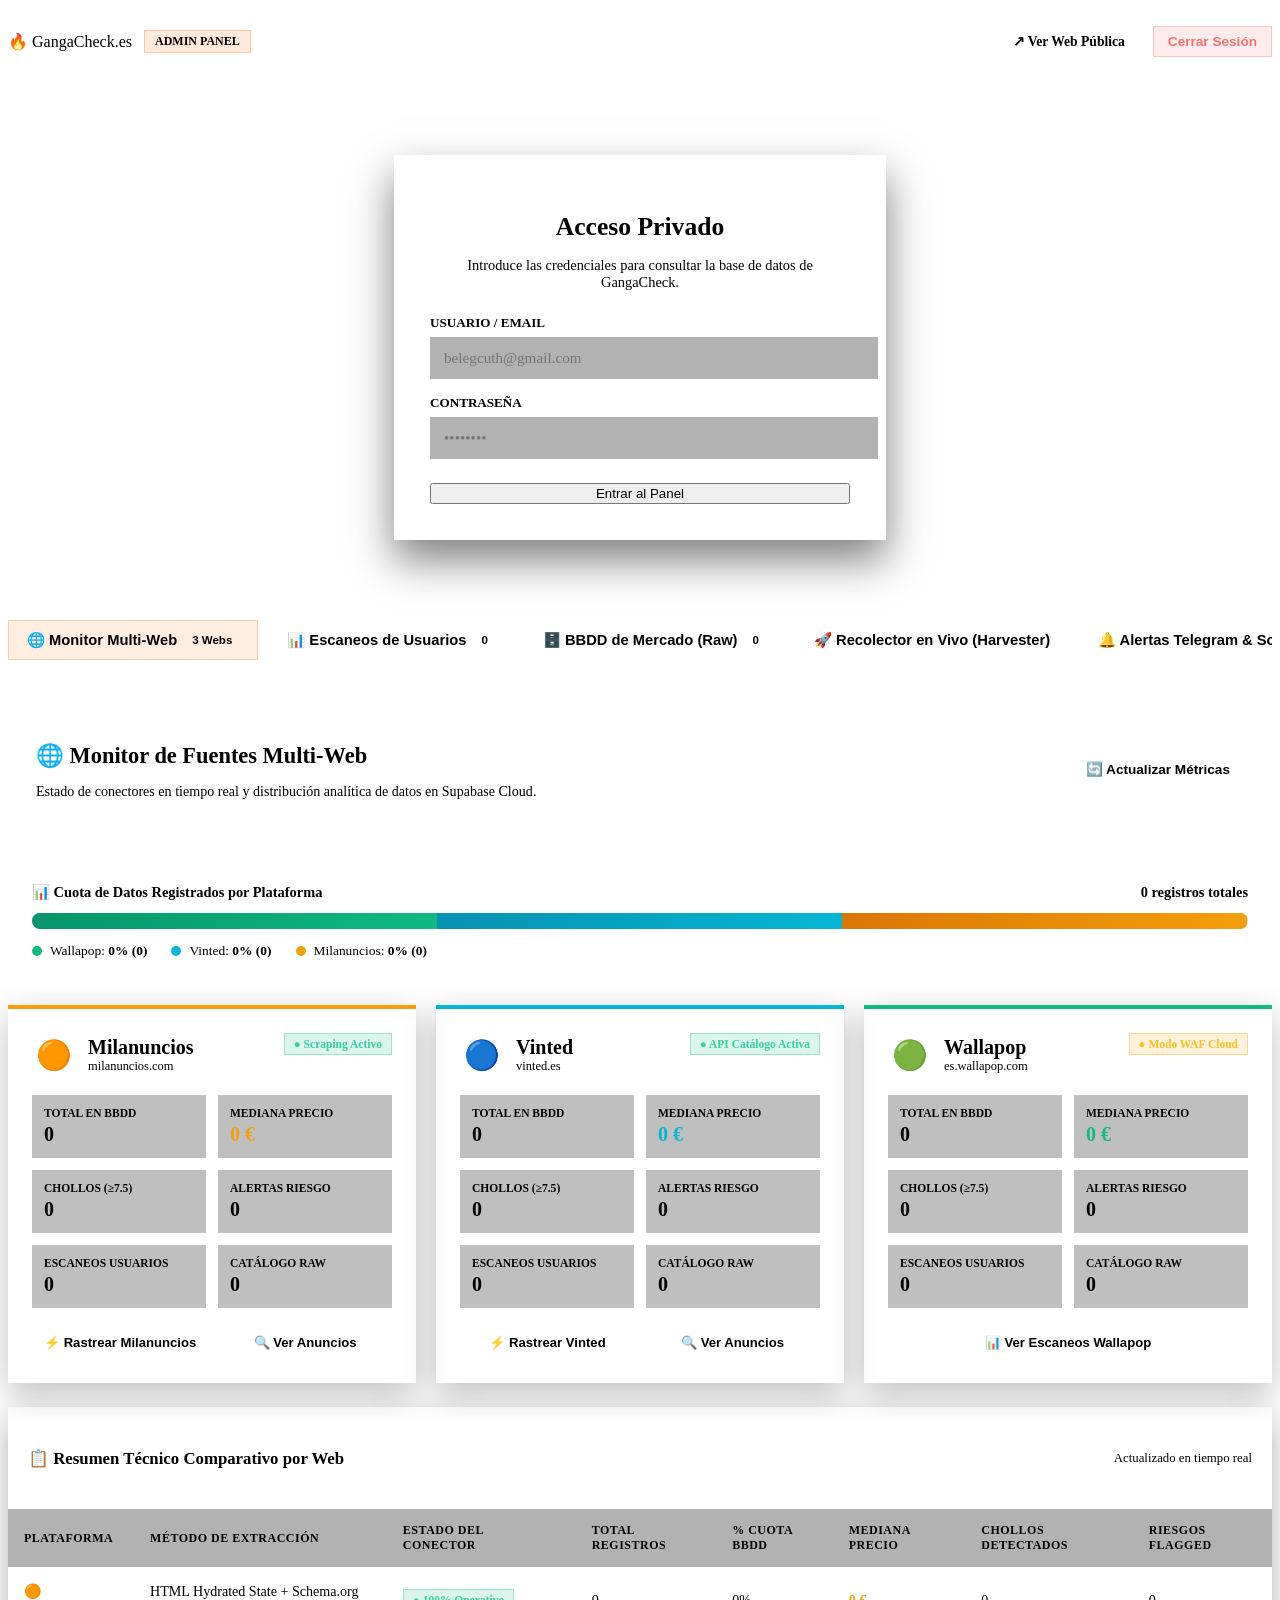
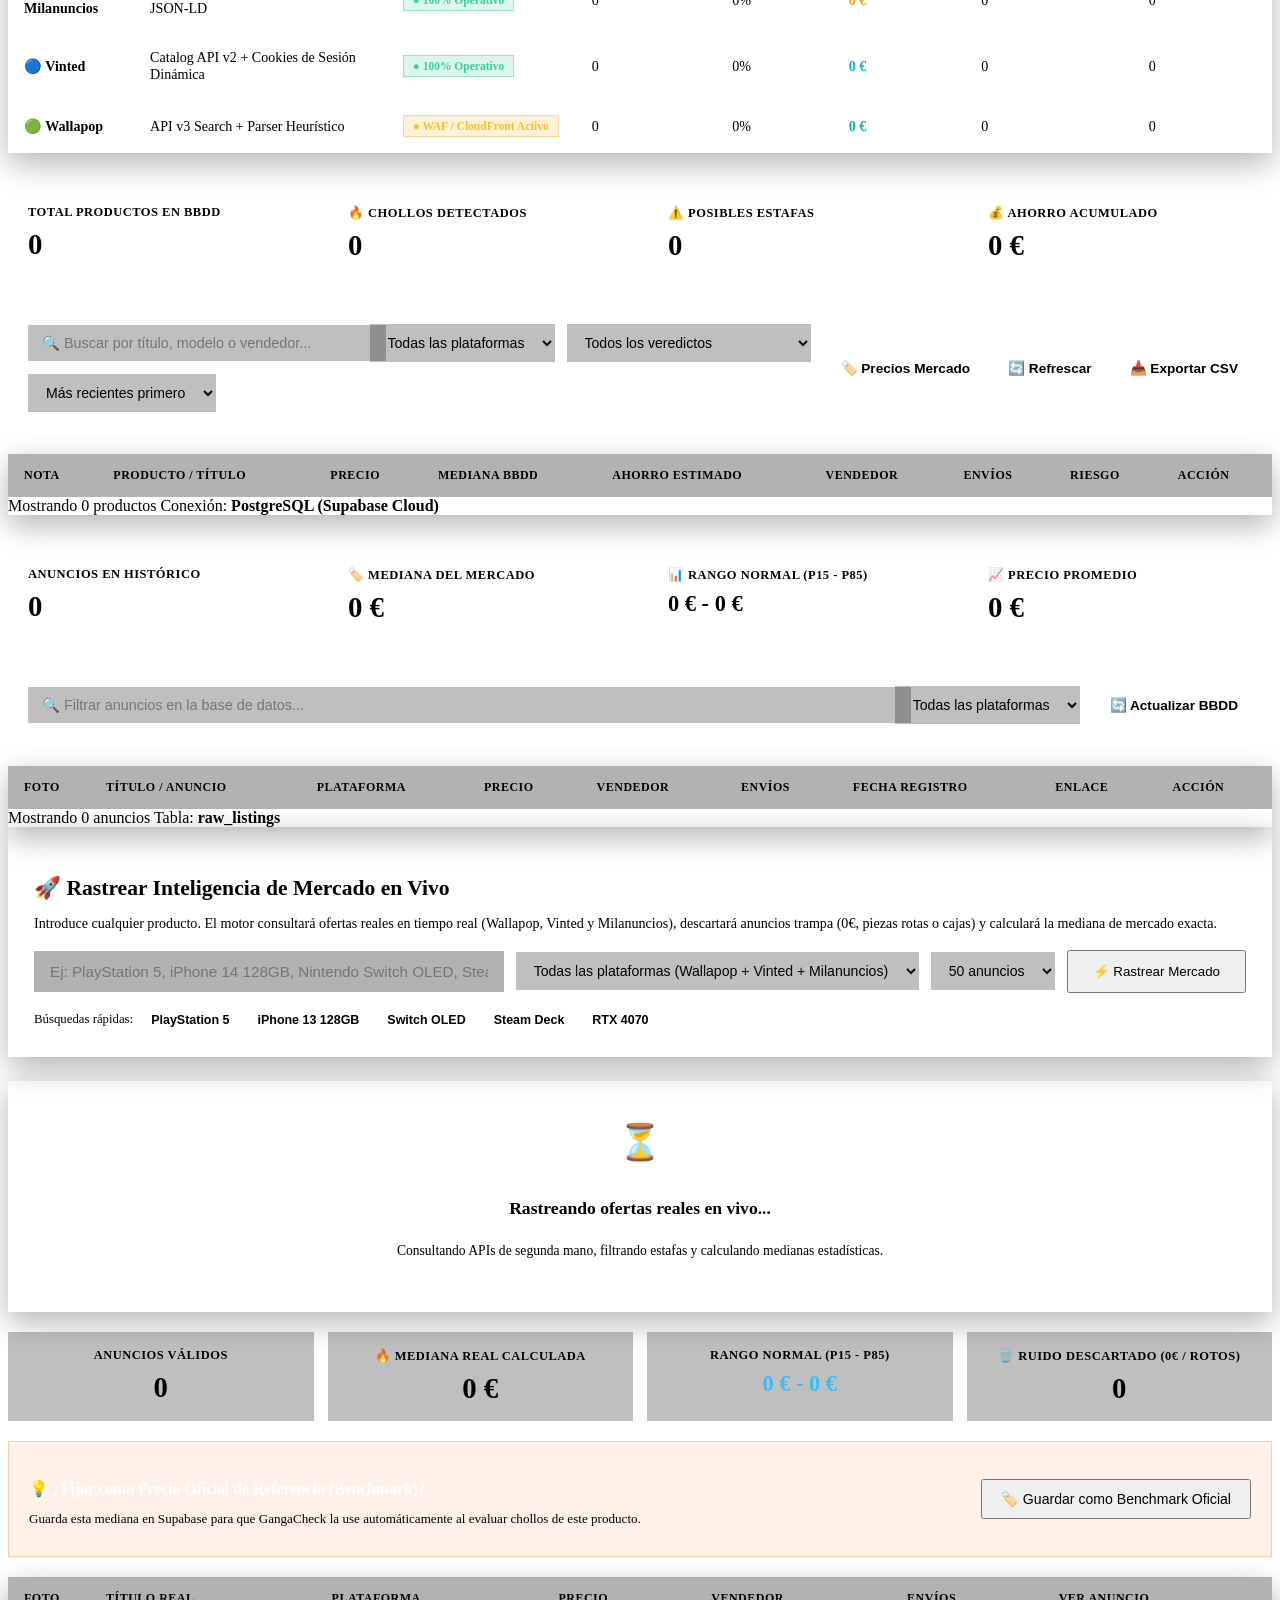
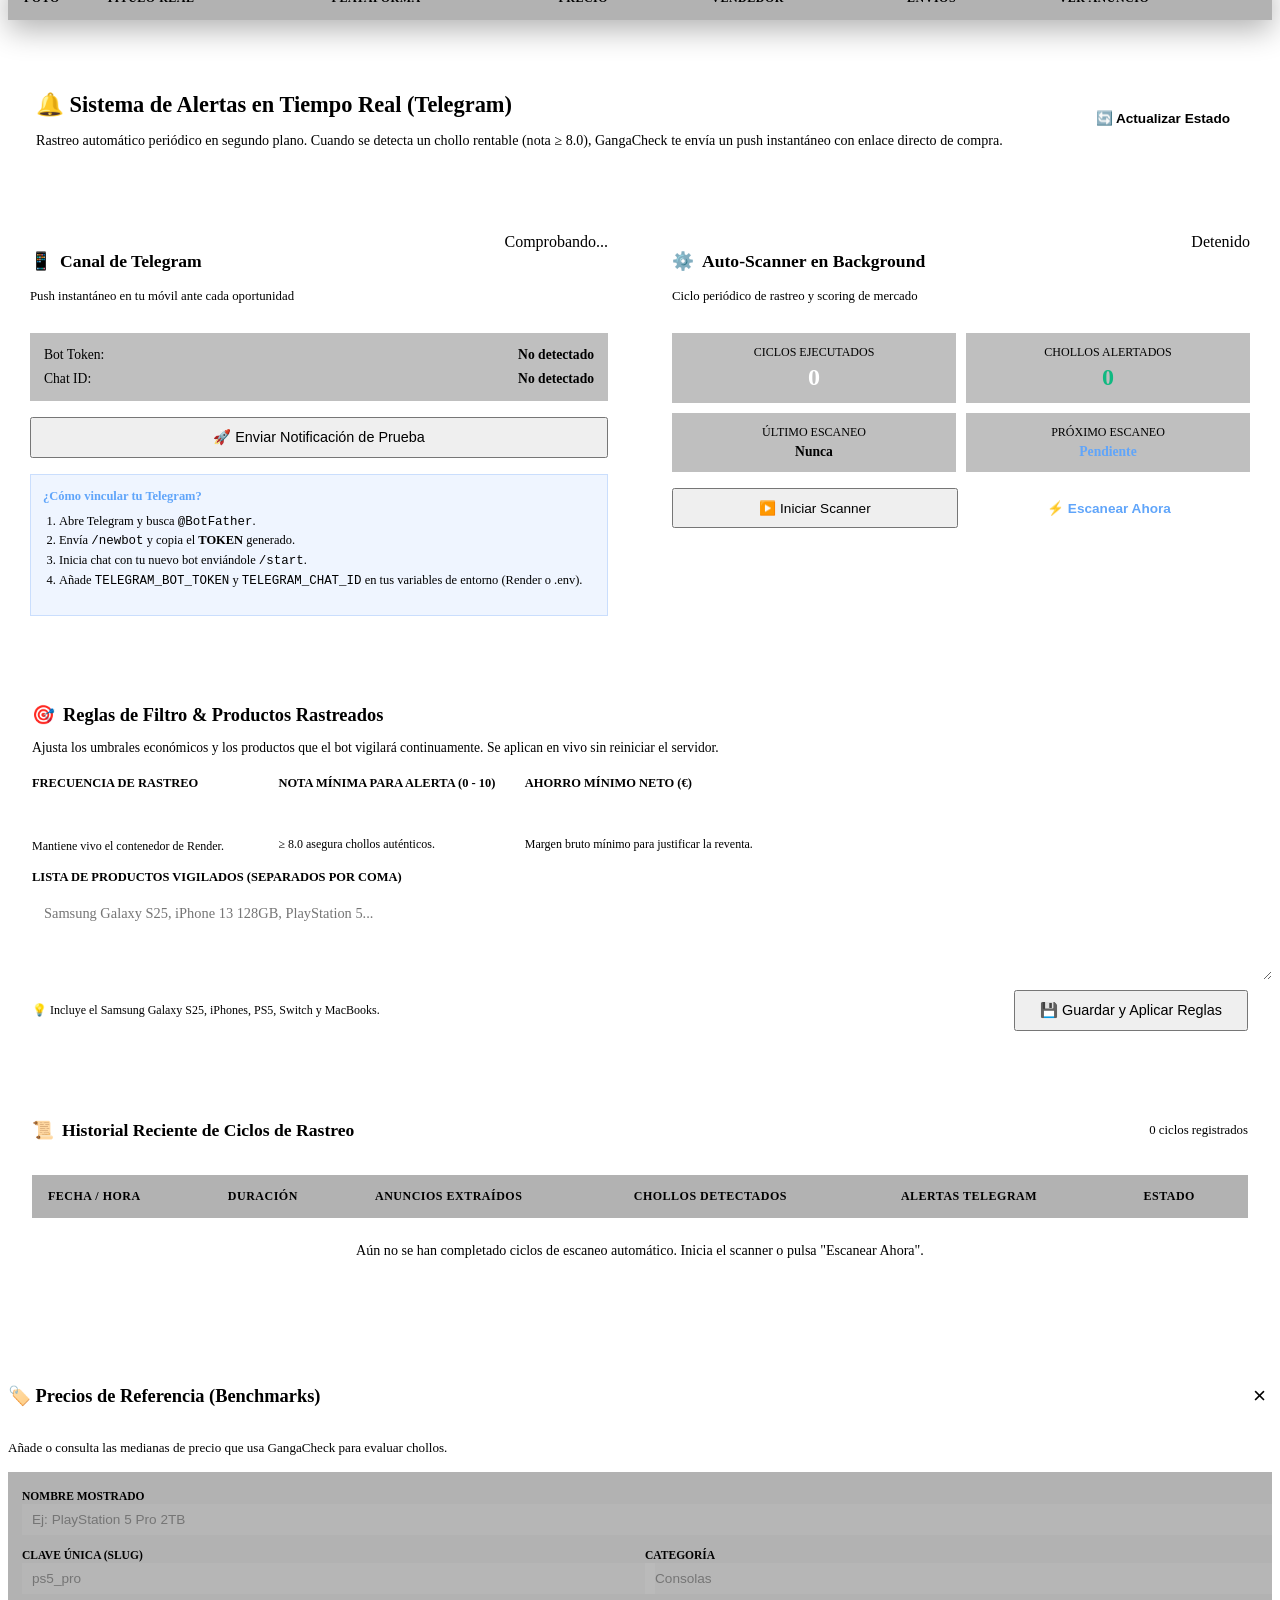
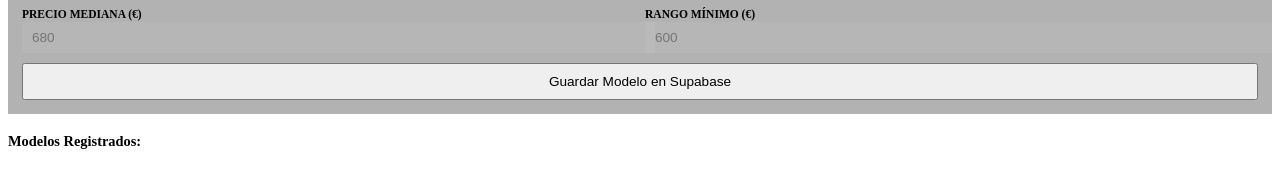
==== commit 37e315bf: "feat: Real-time Telegram deal alerts, background auto-scanner, S25 benchmarks, and admin control pan" ====
--- a/frontend/admin.html
+++ b/frontend/admin.html
@@ -864,6 +864,10 @@
                 </button>
                 <button id="tab-btn-harvester" class="admin-tab-btn">
                     🚀 Recolector en Vivo (Harvester)
+                </button>
+                <button id="tab-btn-alerts" class="admin-tab-btn">
+                    🔔 Alertas Telegram & Scanner
+                    <span id="tab-badge-alerts" class="tab-badge" style="background: rgba(59, 130, 246, 0.2); color: #60A5FA;">Auto</span>
                 </button>
             </nav>
 
@@ -1390,6 +1394,203 @@
 
             </div>
 
+            <!-- PESTAÑA 4: ALERTAS TELEGRAM & AUTO-SCANNER EN TIEMPO REAL -->
+            <div id="view-alerts" class="hidden">
+                <!-- Header Card Resumen Alertas -->
+                <div class="multiweb-header-card">
+                    <div class="multiweb-header-title">
+                        <h2>🔔 Sistema de Alertas en Tiempo Real (Telegram)</h2>
+                        <p>Rastreo automático periódico en segundo plano. Cuando se detecta un chollo rentable (nota ≥ 8.0), GangaCheck te envía un push instantáneo con enlace directo de compra.</p>
+                    </div>
+                    <div style="display: flex; gap: 12px; align-items: center;">
+                        <button id="btn-scanner-refresh" class="btn-action" title="Recargar estado del scanner">
+                            🔄 Actualizar Estado
+                        </button>
+                    </div>
+                </div>
+
+                <!-- Grid de Estado y Control -->
+                <div style="display: grid; grid-template-columns: repeat(auto-fit, minmax(320px, 1fr)); gap: 20px; margin-bottom: 24px;">
+                    
+                    <!-- Card 1: Canal de Telegram -->
+                    <div class="card" style="padding: 22px; border: 1px solid var(--border-color); border-radius: var(--radius-md); background: var(--bg-card);">
+                        <div style="display: flex; justify-content: space-between; align-items: flex-start; margin-bottom: 16px;">
+                            <div>
+                                <h3 style="font-size: 1.1rem; font-weight: 700; display: flex; align-items: center; gap: 8px;">
+                                    <span>📱</span> Canal de Telegram
+                                </h3>
+                                <p style="font-size: 0.8rem; color: var(--text-secondary); margin-top: 4px;">Push instantáneo en tu móvil ante cada oportunidad</p>
+                            </div>
+                            <span id="tg-status-badge" class="badge-status status-offline">Comprobando...</span>
+                        </div>
+
+                        <div style="background: rgba(0,0,0,0.25); border: 1px solid var(--border-color); border-radius: var(--radius-sm); padding: 14px; margin-bottom: 16px;">
+                            <div style="display: flex; justify-content: space-between; margin-bottom: 8px; font-size: 0.85rem;">
+                                <span style="color: var(--text-secondary);">Bot Token:</span>
+                                <strong id="tg-token-label" style="color: var(--text-muted);">No detectado</strong>
+                            </div>
+                            <div style="display: flex; justify-content: space-between; font-size: 0.85rem;">
+                                <span style="color: var(--text-secondary);">Chat ID:</span>
+                                <strong id="tg-chat-label" style="color: var(--text-muted);">No detectado</strong>
+                            </div>
+                        </div>
+
+                        <div style="display: flex; flex-direction: column; gap: 10px;">
+                            <button id="btn-test-telegram" class="btn-primary" style="width: 100%; justify-content: center; padding: 10px 16px; font-size: 0.9rem;">
+                                🚀 Enviar Notificación de Prueba
+                            </button>
+                            <div id="tg-test-feedback" style="display: none; font-size: 0.8rem; padding: 8px 12px; border-radius: var(--radius-sm); text-align: center;"></div>
+                        </div>
+
+                        <!-- Mini guía de configuración si no está activo -->
+                        <div id="tg-guide-box" style="margin-top: 16px; padding: 12px; background: rgba(59, 130, 246, 0.08); border: 1px solid rgba(59, 130, 246, 0.2); border-radius: var(--radius-sm); font-size: 0.78rem; color: var(--text-secondary); line-height: 1.5;">
+                            <strong style="color: #60A5FA;">¿Cómo vincular tu Telegram?</strong>
+                            <ol style="margin-left: 16px; margin-top: 6px; padding: 0;">
+                                <li>Abre Telegram y busca <code>@BotFather</code>.</li>
+                                <li>Envía <code>/newbot</code> y copia el <b>TOKEN</b> generado.</li>
+                                <li>Inicia chat con tu nuevo bot enviándole <code>/start</code>.</li>
+                                <li>Añade <code>TELEGRAM_BOT_TOKEN</code> y <code>TELEGRAM_CHAT_ID</code> en tus variables de entorno (Render o .env).</li>
+                            </ol>
+                        </div>
+                    </div>
+
+                    <!-- Card 2: Motor Auto-Scanner en Background -->
+                    <div class="card" style="padding: 22px; border: 1px solid var(--border-color); border-radius: var(--radius-md); background: var(--bg-card);">
+                        <div style="display: flex; justify-content: space-between; align-items: flex-start; margin-bottom: 16px;">
+                            <div>
+                                <h3 style="font-size: 1.1rem; font-weight: 700; display: flex; align-items: center; gap: 8px;">
+                                    <span>⚙️</span> Auto-Scanner en Background
+                                </h3>
+                                <p style="font-size: 0.8rem; color: var(--text-secondary); margin-top: 4px;">Ciclo periódico de rastreo y scoring de mercado</p>
+                            </div>
+                            <span id="scanner-status-badge" class="badge-status status-offline">Detenido</span>
+                        </div>
+
+                        <div style="display: grid; grid-template-columns: 1fr 1fr; gap: 10px; margin-bottom: 16px;">
+                            <div style="background: rgba(0,0,0,0.25); border: 1px solid var(--border-color); border-radius: var(--radius-sm); padding: 12px; text-align: center;">
+                                <div style="font-size: 0.75rem; color: var(--text-secondary); text-transform: uppercase;">Ciclos Ejecutados</div>
+                                <div id="scanner-metric-cycles" style="font-size: 1.5rem; font-weight: 800; color: #fff; margin-top: 4px;">0</div>
+                            </div>
+                            <div style="background: rgba(0,0,0,0.25); border: 1px solid var(--border-color); border-radius: var(--radius-sm); padding: 12px; text-align: center;">
+                                <div style="font-size: 0.75rem; color: var(--text-secondary); text-transform: uppercase;">Chollos Alertados</div>
+                                <div id="scanner-metric-deals" style="font-size: 1.5rem; font-weight: 800; color: #10B981; margin-top: 4px;">0</div>
+                            </div>
+                            <div style="background: rgba(0,0,0,0.25); border: 1px solid var(--border-color); border-radius: var(--radius-sm); padding: 12px; text-align: center;">
+                                <div style="font-size: 0.75rem; color: var(--text-secondary); text-transform: uppercase;">Último Escaneo</div>
+                                <div id="scanner-last-scan" style="font-size: 0.85rem; font-weight: 600; color: var(--text-muted); margin-top: 4px;">Nunca</div>
+                            </div>
+                            <div style="background: rgba(0,0,0,0.25); border: 1px solid var(--border-color); border-radius: var(--radius-sm); padding: 12px; text-align: center;">
+                                <div style="font-size: 0.75rem; color: var(--text-secondary); text-transform: uppercase;">Próximo Escaneo</div>
+                                <div id="scanner-next-scan" style="font-size: 0.85rem; font-weight: 600; color: #60A5FA; margin-top: 4px;">Pendiente</div>
+                            </div>
+                        </div>
+
+                        <!-- Botones de Control del Scanner -->
+                        <div style="display: flex; gap: 10px; margin-bottom: 12px;">
+                            <button id="btn-scanner-toggle" class="btn-primary" style="flex: 1; justify-content: center; padding: 10px 14px; font-size: 0.85rem;">
+                                ▶️ Iniciar Scanner
+                            </button>
+                            <button id="btn-scanner-run-once" class="btn-ghost" style="flex: 1; justify-content: center; padding: 10px 14px; font-size: 0.85rem; border-color: rgba(59, 130, 246, 0.4); color: #60A5FA;" title="Ejecuta un ciclo de escaneo ahora mismo">
+                                ⚡ Escanear Ahora
+                            </button>
+                        </div>
+                        <div id="scanner-action-feedback" style="display: none; font-size: 0.8rem; padding: 8px 12px; border-radius: var(--radius-sm); text-align: center;"></div>
+                    </div>
+
+                </div>
+
+                <!-- Card 3: Reglas de Flipping & Keywords Configurables -->
+                <div class="card" style="padding: 24px; border: 1px solid var(--border-color); border-radius: var(--radius-md); background: var(--bg-card); margin-bottom: 24px;">
+                    <h3 style="font-size: 1.15rem; font-weight: 700; margin-bottom: 6px; display: flex; align-items: center; gap: 8px;">
+                        <span>🎯</span> Reglas de Filtro & Productos Rastreados
+                    </h3>
+                    <p style="font-size: 0.85rem; color: var(--text-secondary); margin-bottom: 20px;">
+                        Ajusta los umbrales económicos y los productos que el bot vigilará continuamente. Se aplican en vivo sin reiniciar el servidor.
+                    </p>
+
+                    <form id="scanner-config-form" style="display: grid; grid-template-columns: repeat(auto-fit, minmax(220px, 1fr)); gap: 16px;">
+                        <div>
+                            <label style="display: block; font-size: 0.78rem; text-transform: uppercase; color: var(--text-secondary); font-weight: 700; margin-bottom: 6px;">
+                                Frecuencia de Rastreo
+                            </label>
+                            <select id="cfg-interval" style="width: 100%; padding: 10px; background: rgba(255,255,255,0.05); border: 1px solid var(--border-color); border-radius: var(--radius-sm); color: #fff; font-size: 0.9rem;">
+                                <option value="10">Cada 10 minutos (Muy agresivo)</option>
+                                <option value="15">Cada 15 minutos</option>
+                                <option value="20" selected>Cada 20 minutos (Recomendado)</option>
+                                <option value="30">Cada 30 minutos</option>
+                                <option value="60">Cada 60 minutos</option>
+                            </select>
+                            <span style="font-size: 0.75rem; color: var(--text-muted); margin-top: 4px; display: block;">Mantiene vivo el contenedor de Render.</span>
+                        </div>
+
+                        <div>
+                            <label style="display: block; font-size: 0.78rem; text-transform: uppercase; color: var(--text-secondary); font-weight: 700; margin-bottom: 6px;">
+                                Nota Mínima para Alerta (0 - 10)
+                            </label>
+                            <input type="number" id="cfg-min-score" step="0.1" min="6.0" max="10.0" value="8.0" required style="width: 100%; padding: 10px; background: rgba(255,255,255,0.05); border: 1px solid var(--border-color); border-radius: var(--radius-sm); color: #fff; font-size: 0.9rem;">
+                            <span style="font-size: 0.75rem; color: var(--text-muted); margin-top: 4px; display: block;">≥ 8.0 asegura chollos auténticos.</span>
+                        </div>
+
+                        <div>
+                            <label style="display: block; font-size: 0.78rem; text-transform: uppercase; color: var(--text-secondary); font-weight: 700; margin-bottom: 6px;">
+                                Ahorro Mínimo Neto (€)
+                            </label>
+                            <input type="number" id="cfg-min-savings" step="5" min="10" max="500" value="40" required style="width: 100%; padding: 10px; background: rgba(255,255,255,0.05); border: 1px solid var(--border-color); border-radius: var(--radius-sm); color: #fff; font-size: 0.9rem;">
+                            <span style="font-size: 0.75rem; color: var(--text-muted); margin-top: 4px; display: block;">Margen bruto mínimo para justificar la reventa.</span>
+                        </div>
+
+                        <div style="grid-column: 1 / -1;">
+                            <label style="display: block; font-size: 0.78rem; text-transform: uppercase; color: var(--text-secondary); font-weight: 700; margin-bottom: 6px;">
+                                Lista de Productos Vigilados (separados por coma)
+                            </label>
+                            <textarea id="cfg-keywords" rows="3" required placeholder="Samsung Galaxy S25, iPhone 13 128GB, PlayStation 5..." style="width: 100%; padding: 12px; background: rgba(255,255,255,0.05); border: 1px solid var(--border-color); border-radius: var(--radius-sm); color: #fff; font-size: 0.9rem; line-height: 1.5; font-family: inherit; resize: vertical;"></textarea>
+                            <div style="display: flex; justify-content: space-between; align-items: center; margin-top: 6px;">
+                                <span style="font-size: 0.75rem; color: var(--text-muted);">
+                                    💡 Incluye el Samsung Galaxy S25, iPhones, PS5, Switch y MacBooks.
+                                </span>
+                                <button type="submit" class="btn-submit" style="padding: 10px 24px; font-size: 0.9rem;">
+                                    💾 Guardar y Aplicar Reglas
+                                </button>
+                            </div>
+                        </div>
+                    </form>
+                    <div id="cfg-feedback" style="display: none; margin-top: 12px; font-size: 0.85rem; padding: 10px 14px; border-radius: var(--radius-sm); text-align: center;"></div>
+                </div>
+
+                <!-- Card 4: Historial de Ciclos de Escaneo -->
+                <div class="card" style="padding: 24px; border: 1px solid var(--border-color); border-radius: var(--radius-md); background: var(--bg-card);">
+                    <div style="display: flex; justify-content: space-between; align-items: center; margin-bottom: 16px;">
+                        <h3 style="font-size: 1.1rem; font-weight: 700; display: flex; align-items: center; gap: 8px;">
+                            <span>📜</span> Historial Reciente de Ciclos de Rastreo
+                        </h3>
+                        <span id="scanner-history-count" style="font-size: 0.8rem; color: var(--text-secondary);">0 ciclos registrados</span>
+                    </div>
+
+                    <div class="table-responsive">
+                        <table class="admin-table">
+                            <thead>
+                                <tr>
+                                    <th>Fecha / Hora</th>
+                                    <th>Duración</th>
+                                    <th>Anuncios Extraídos</th>
+                                    <th>Chollos Detectados</th>
+                                    <th>Alertas Telegram</th>
+                                    <th>Estado</th>
+                                </tr>
+                            </thead>
+                            <tbody id="scanner-history-body">
+                                <tr>
+                                    <td colspan="6" style="text-align: center; color: var(--text-muted); padding: 24px;">
+                                        Aún no se han completado ciclos de escaneo automático. Inicia el scanner o pulsa "Escanear Ahora".
+                                    </td>
+                                </tr>
+                            </tbody>
+                        </table>
+                    </div>
+                </div>
+
+            </div>
+
         </section>
 
         <!-- Modal Benchmarks -->
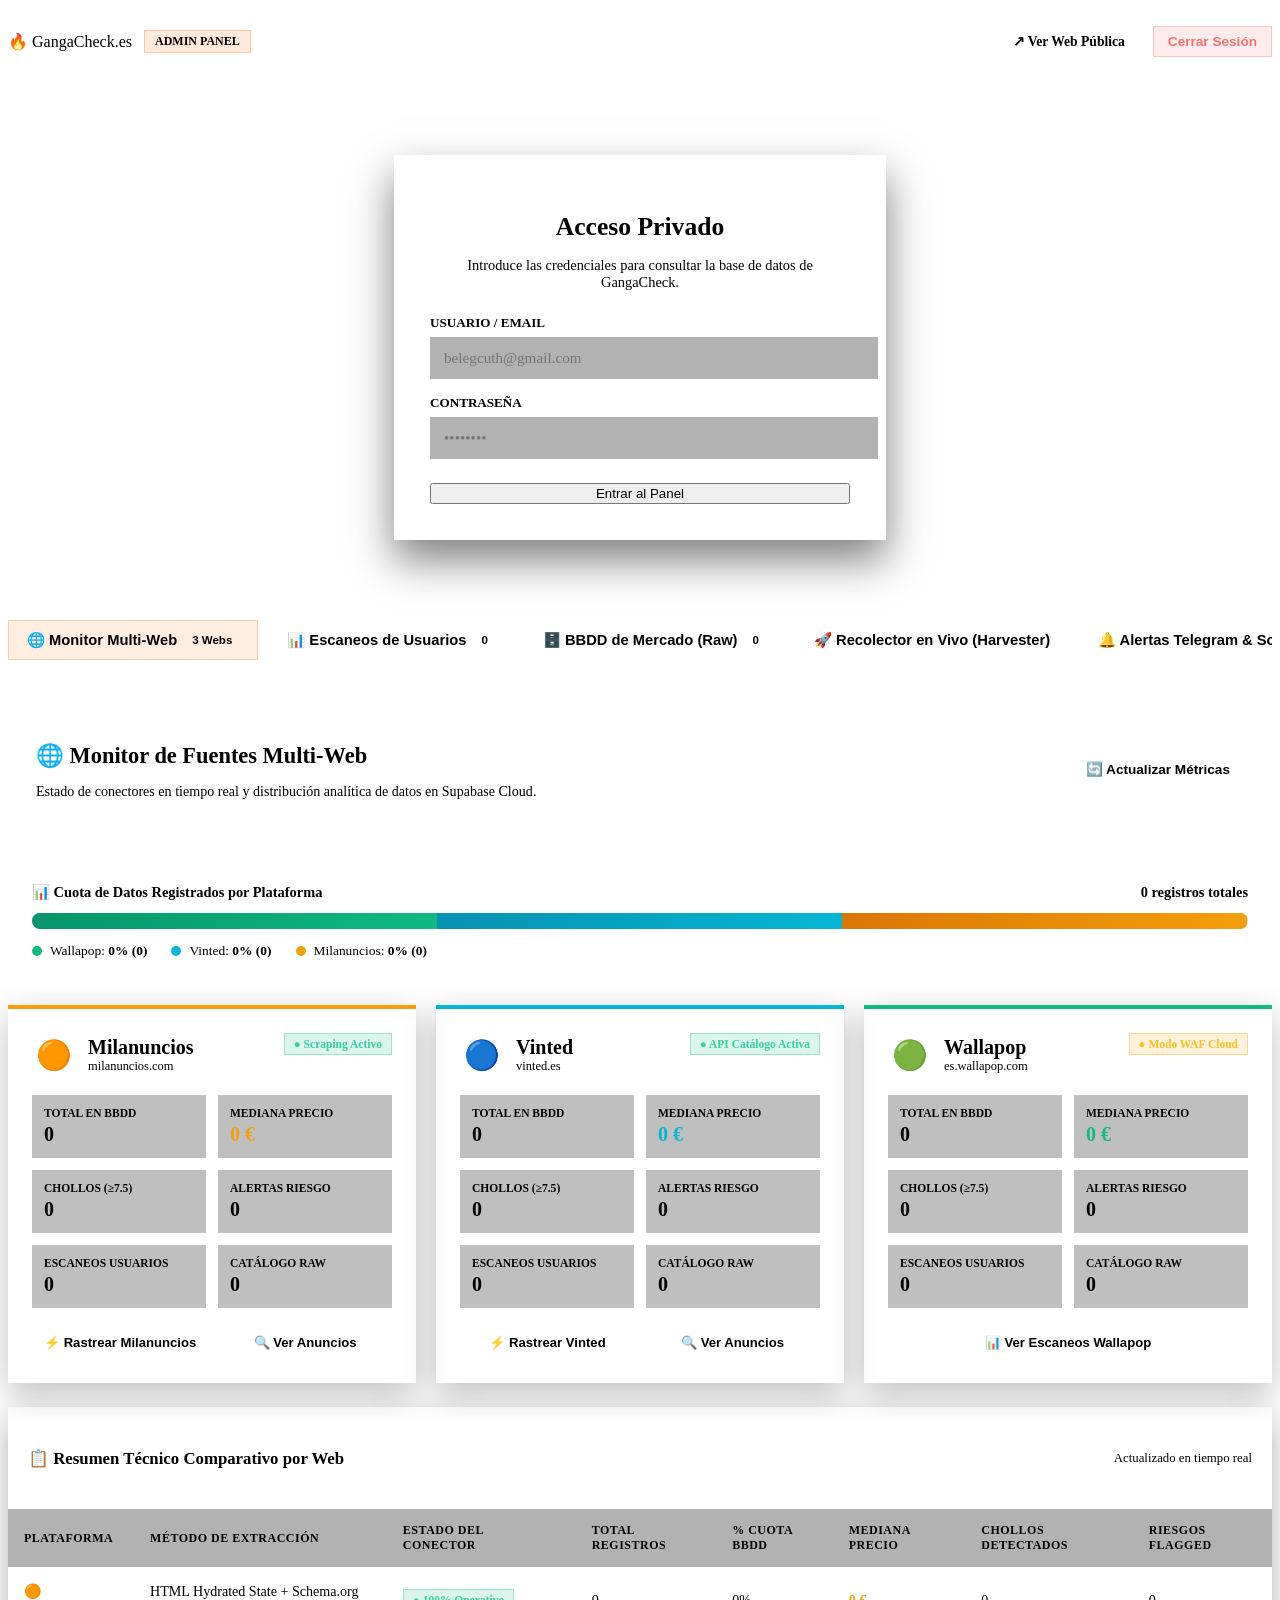
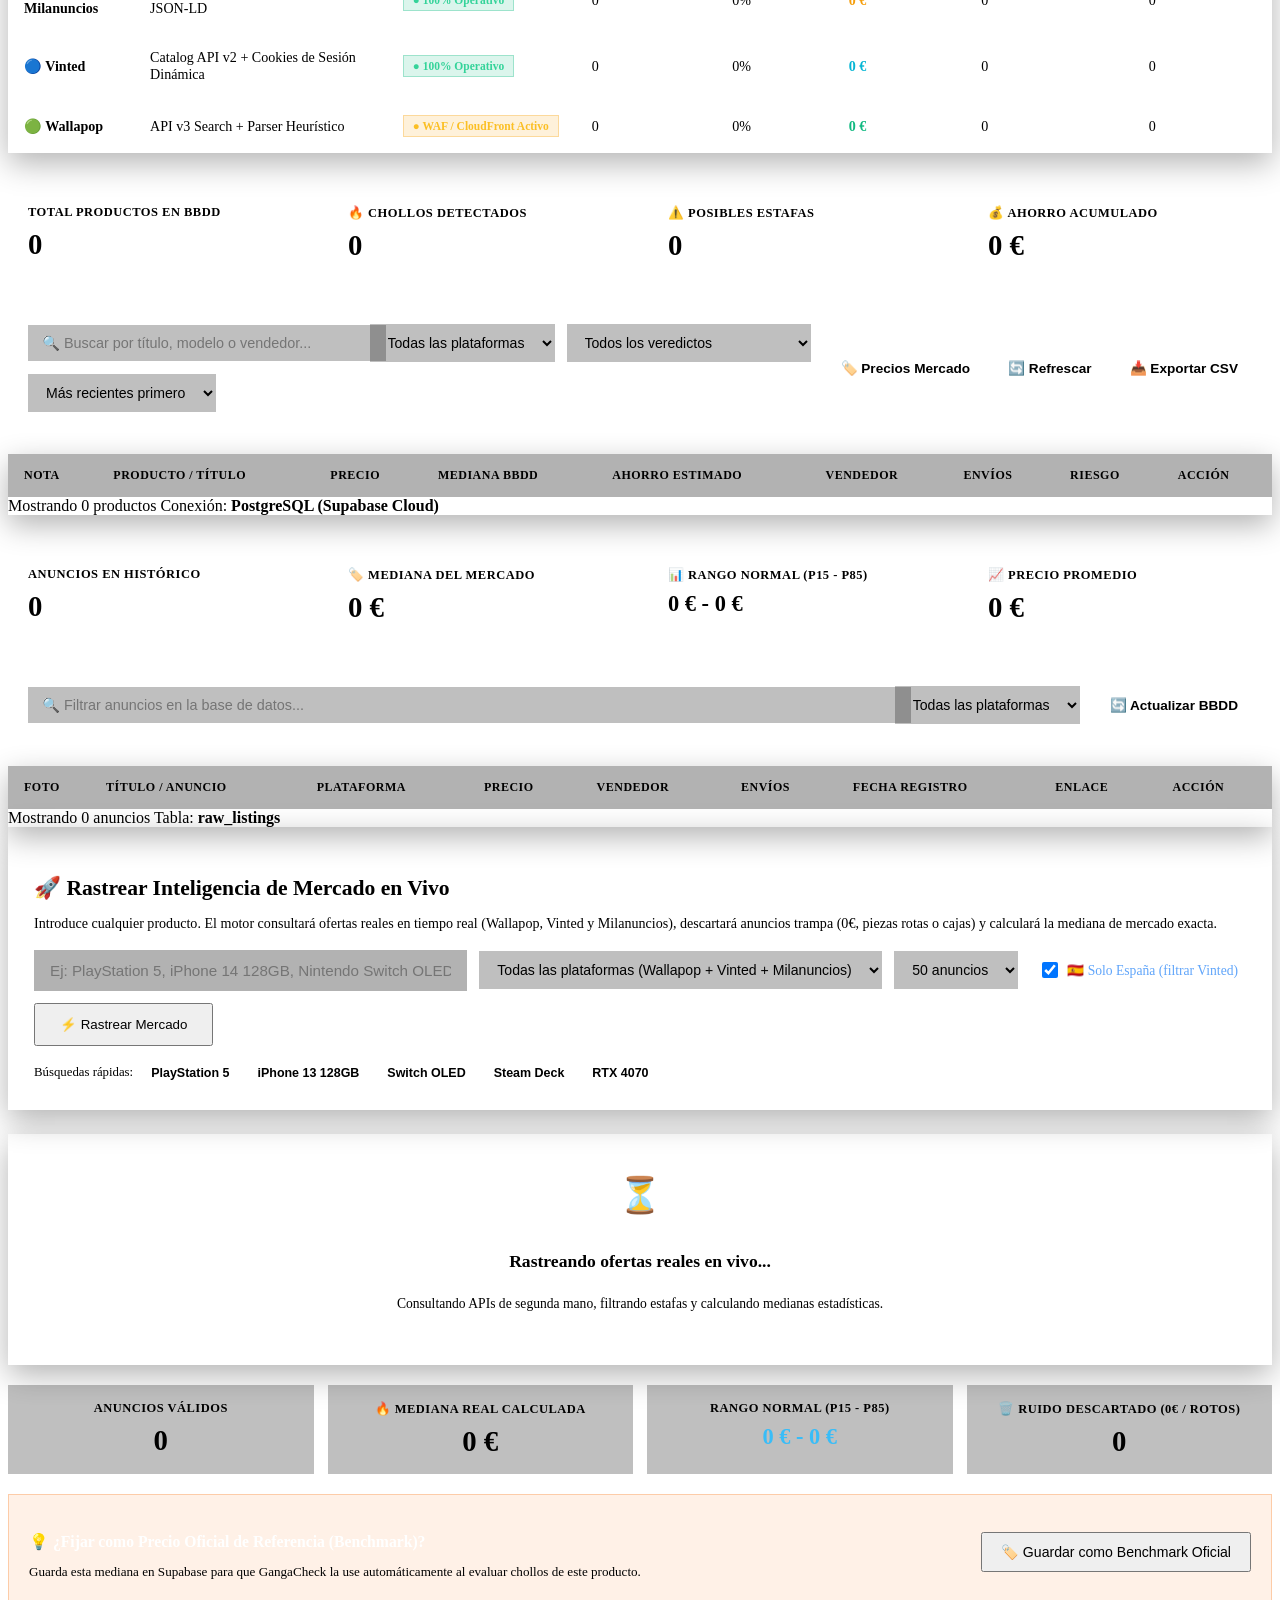
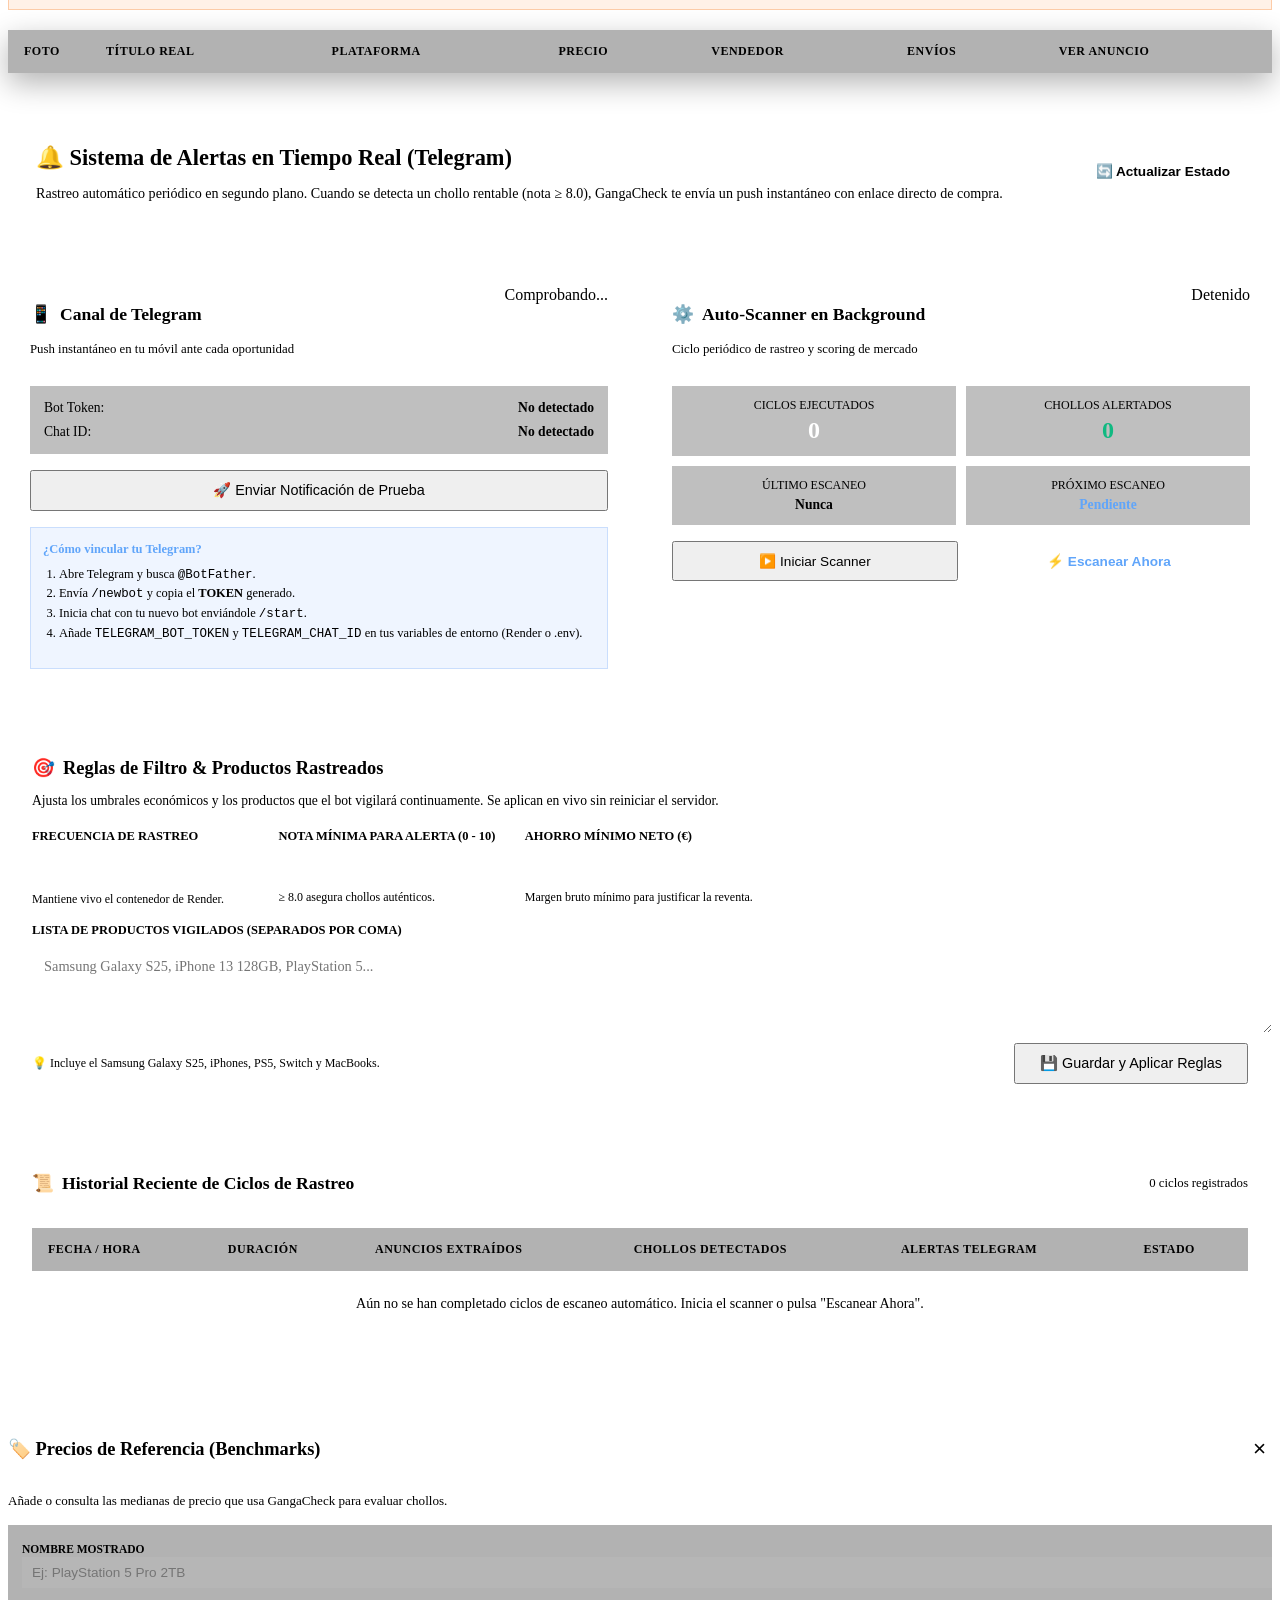
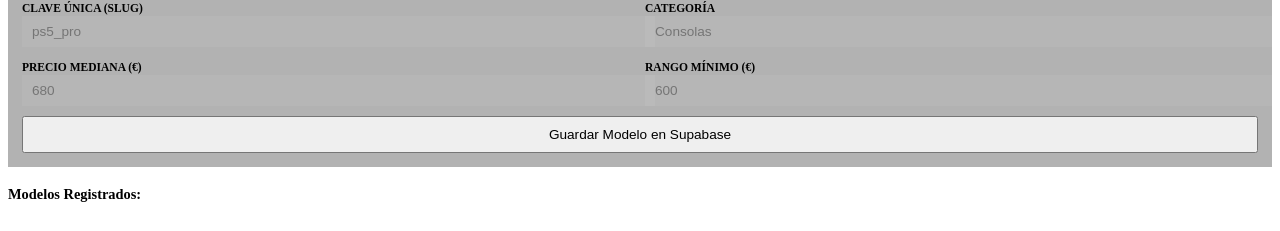
==== commit eb880145: "feat: Add Spain country filter for Vinted, phone cases and accessories noise filter, and database pu" ====
--- a/frontend/admin.html
+++ b/frontend/admin.html
@@ -1311,6 +1311,10 @@
                             <option value="50" selected>50 anuncios</option>
                             <option value="80">80 anuncios</option>
                         </select>
+                        <label style="display: flex; align-items: center; gap: 6px; font-size: 0.85rem; color: #60A5FA; cursor: pointer; white-space: nowrap; padding: 0 8px;">
+                            <input type="checkbox" id="harvester-only-spain" checked style="accent-color: var(--accent-blue); width: 16px; height: 16px;">
+                            🇪🇸 Solo España (filtrar Vinted)
+                        </label>
                         <button type="submit" id="btn-run-harvest" class="btn-submit" style="padding: 12px 24px;">
                             ⚡ Rastrear Mercado
                         </button>
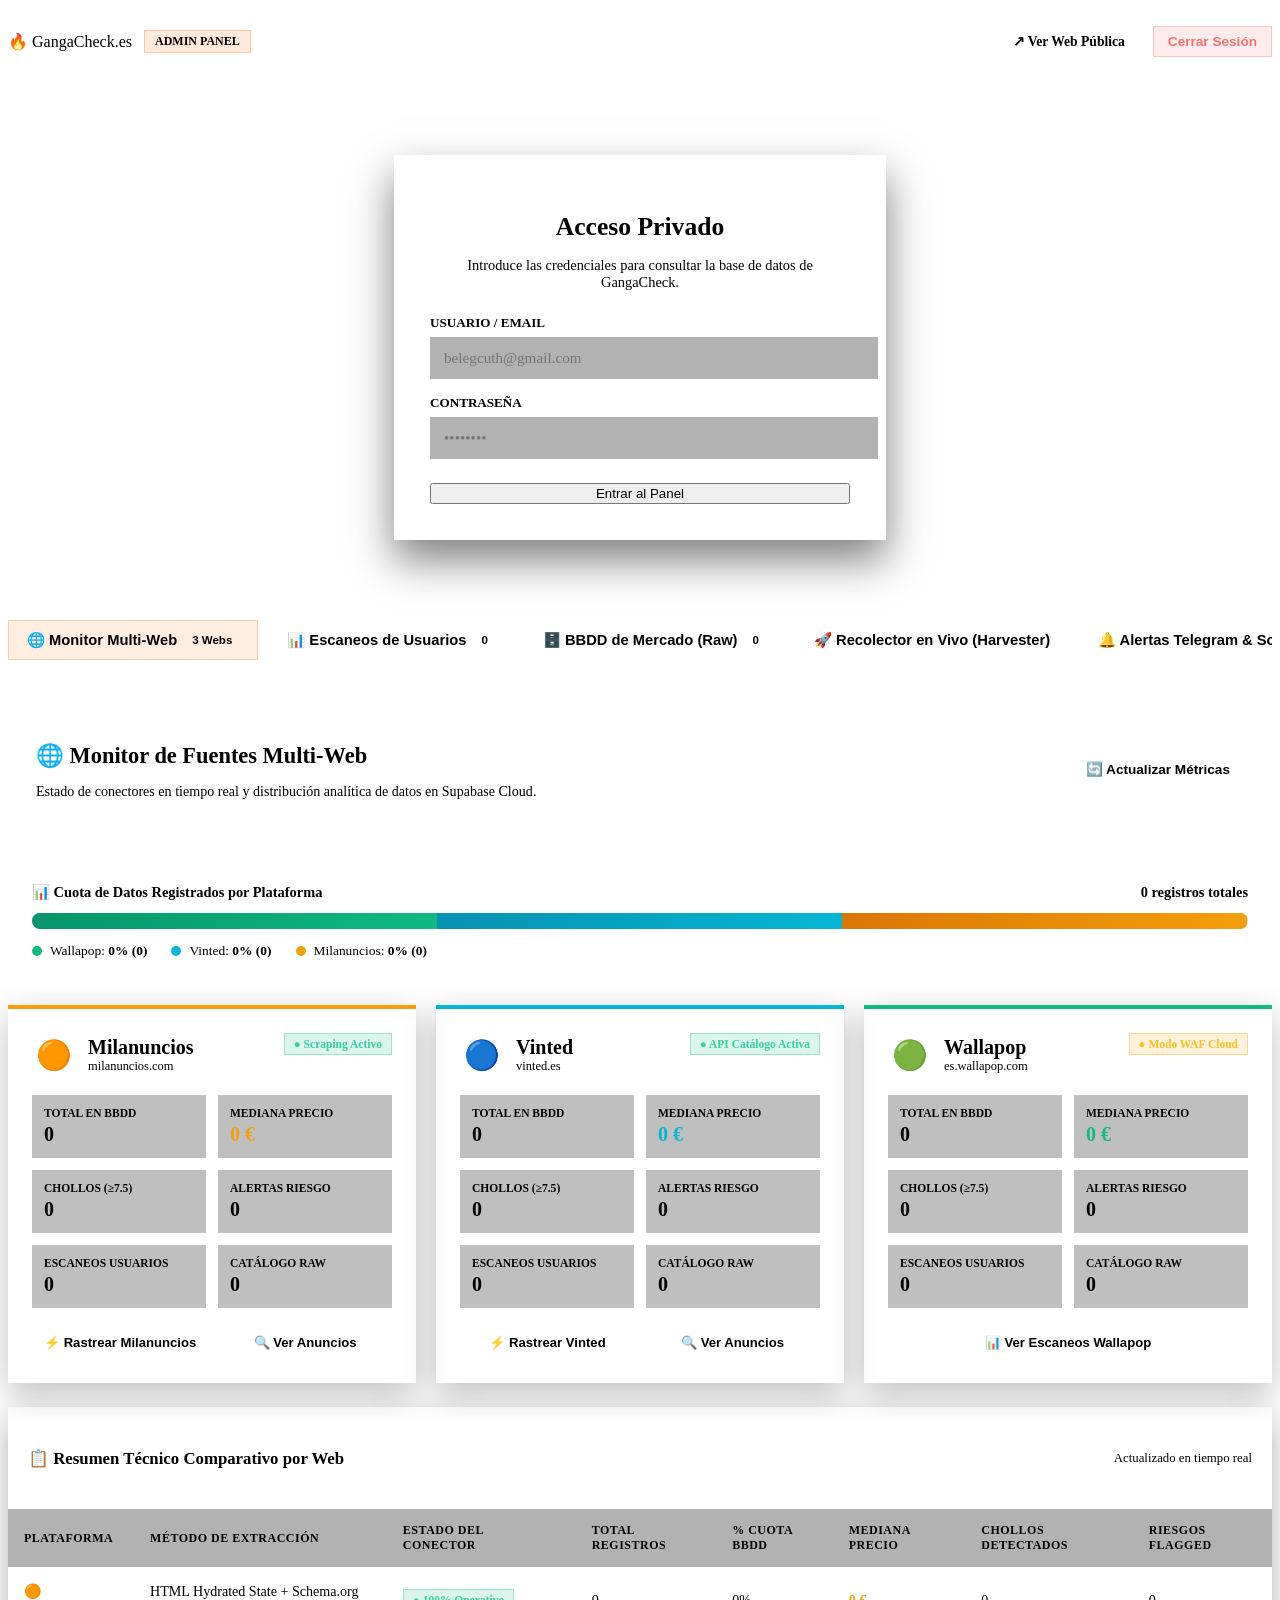
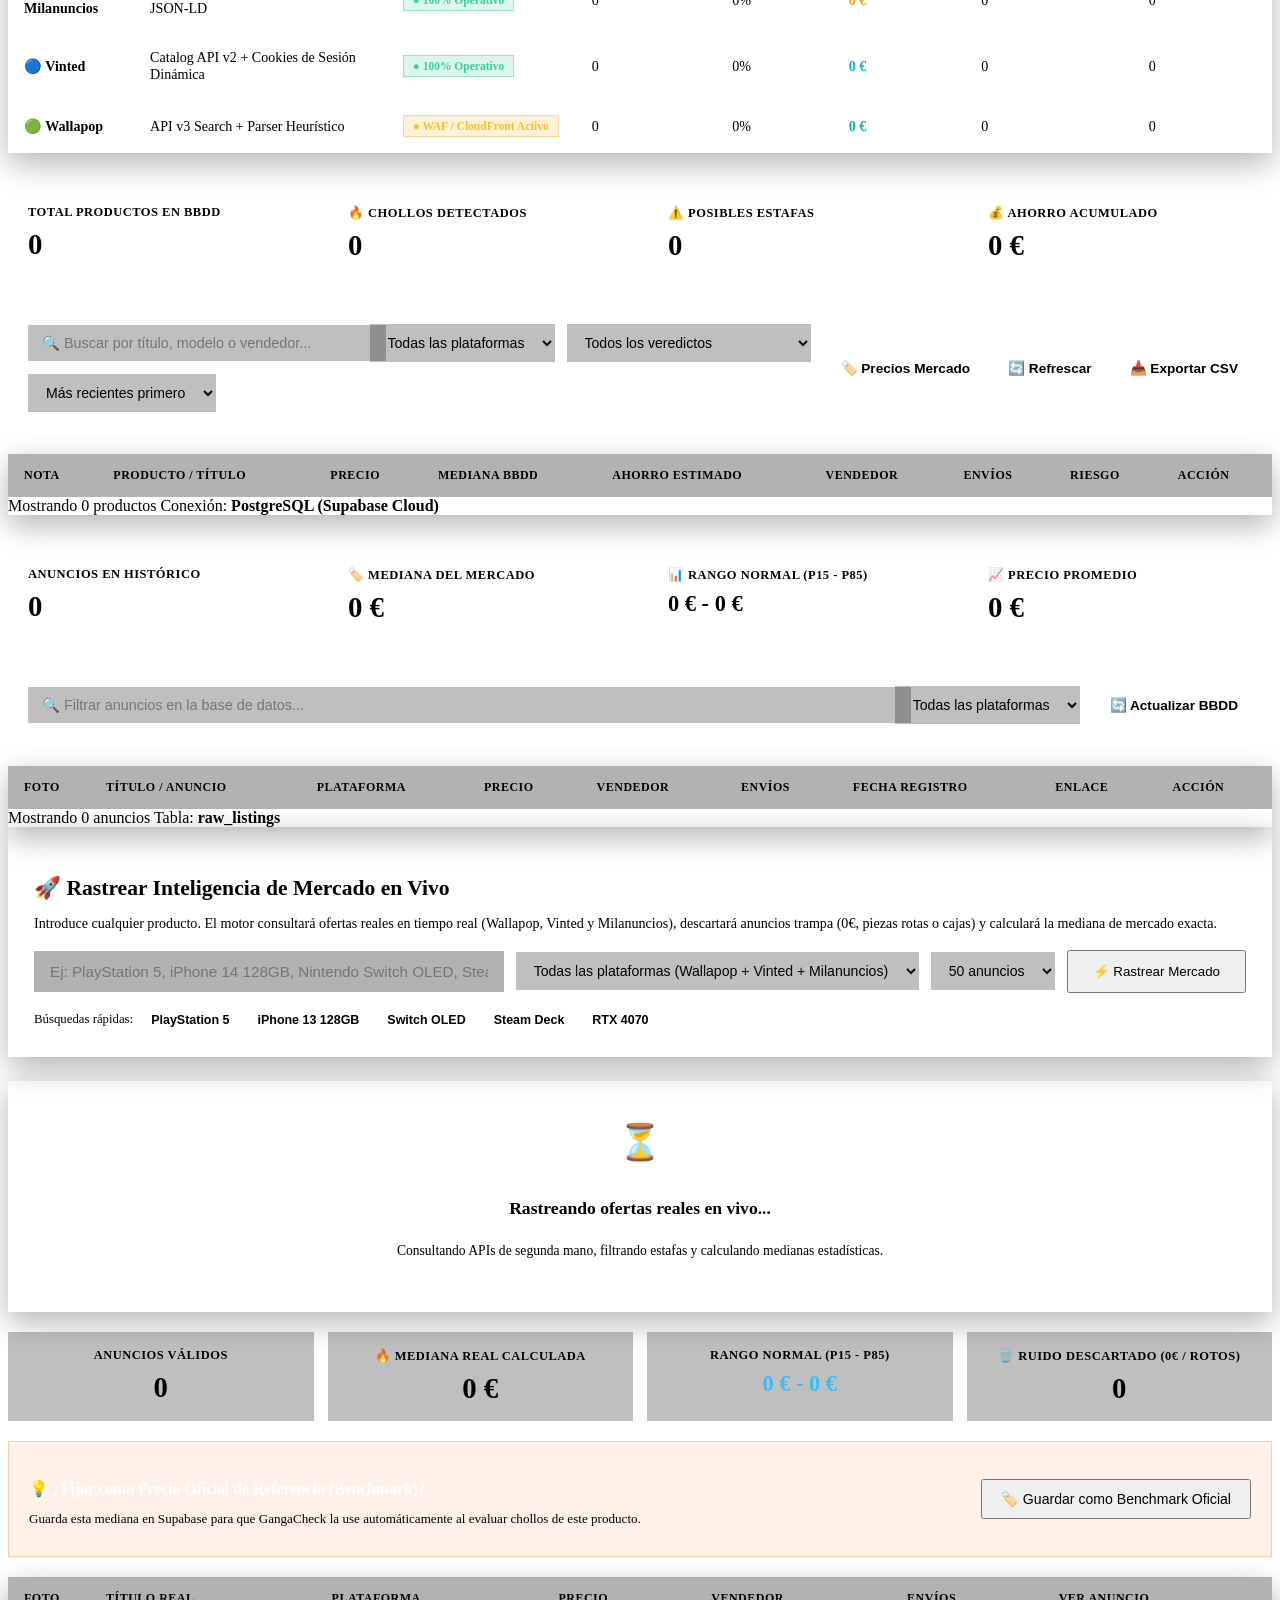
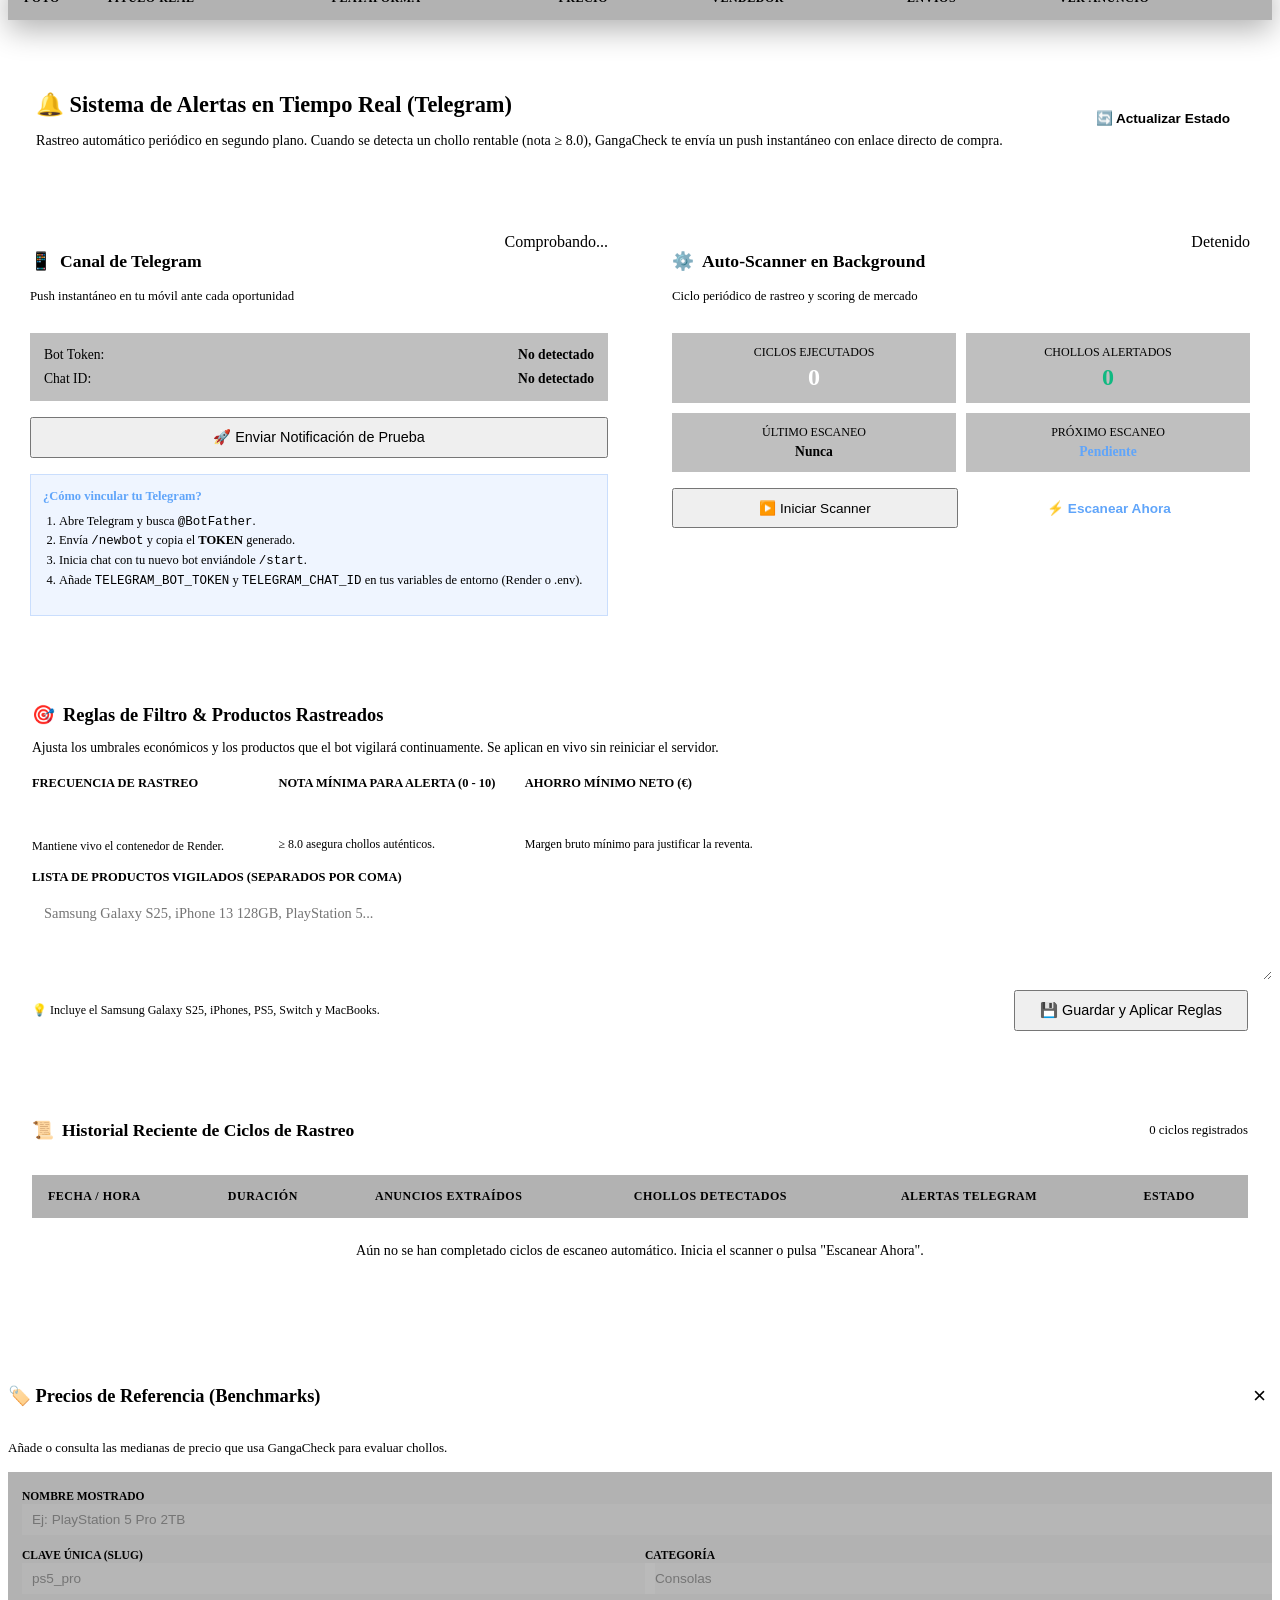
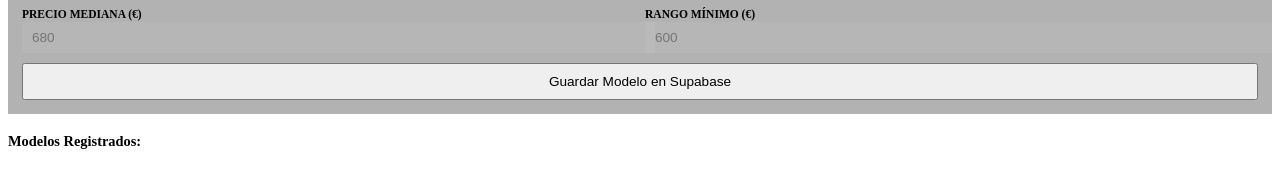
==== commit d2d370f6: "feat: Enforce strict backend gatekeeper filtering for Spain-only products and accessories without UI" ====
--- a/frontend/admin.html
+++ b/frontend/admin.html
@@ -1311,10 +1311,6 @@
                             <option value="50" selected>50 anuncios</option>
                             <option value="80">80 anuncios</option>
                         </select>
-                        <label style="display: flex; align-items: center; gap: 6px; font-size: 0.85rem; color: #60A5FA; cursor: pointer; white-space: nowrap; padding: 0 8px;">
-                            <input type="checkbox" id="harvester-only-spain" checked style="accent-color: var(--accent-blue); width: 16px; height: 16px;">
-                            🇪🇸 Solo España (filtrar Vinted)
-                        </label>
                         <button type="submit" id="btn-run-harvest" class="btn-submit" style="padding: 12px 24px;">
                             ⚡ Rastrear Mercado
                         </button>
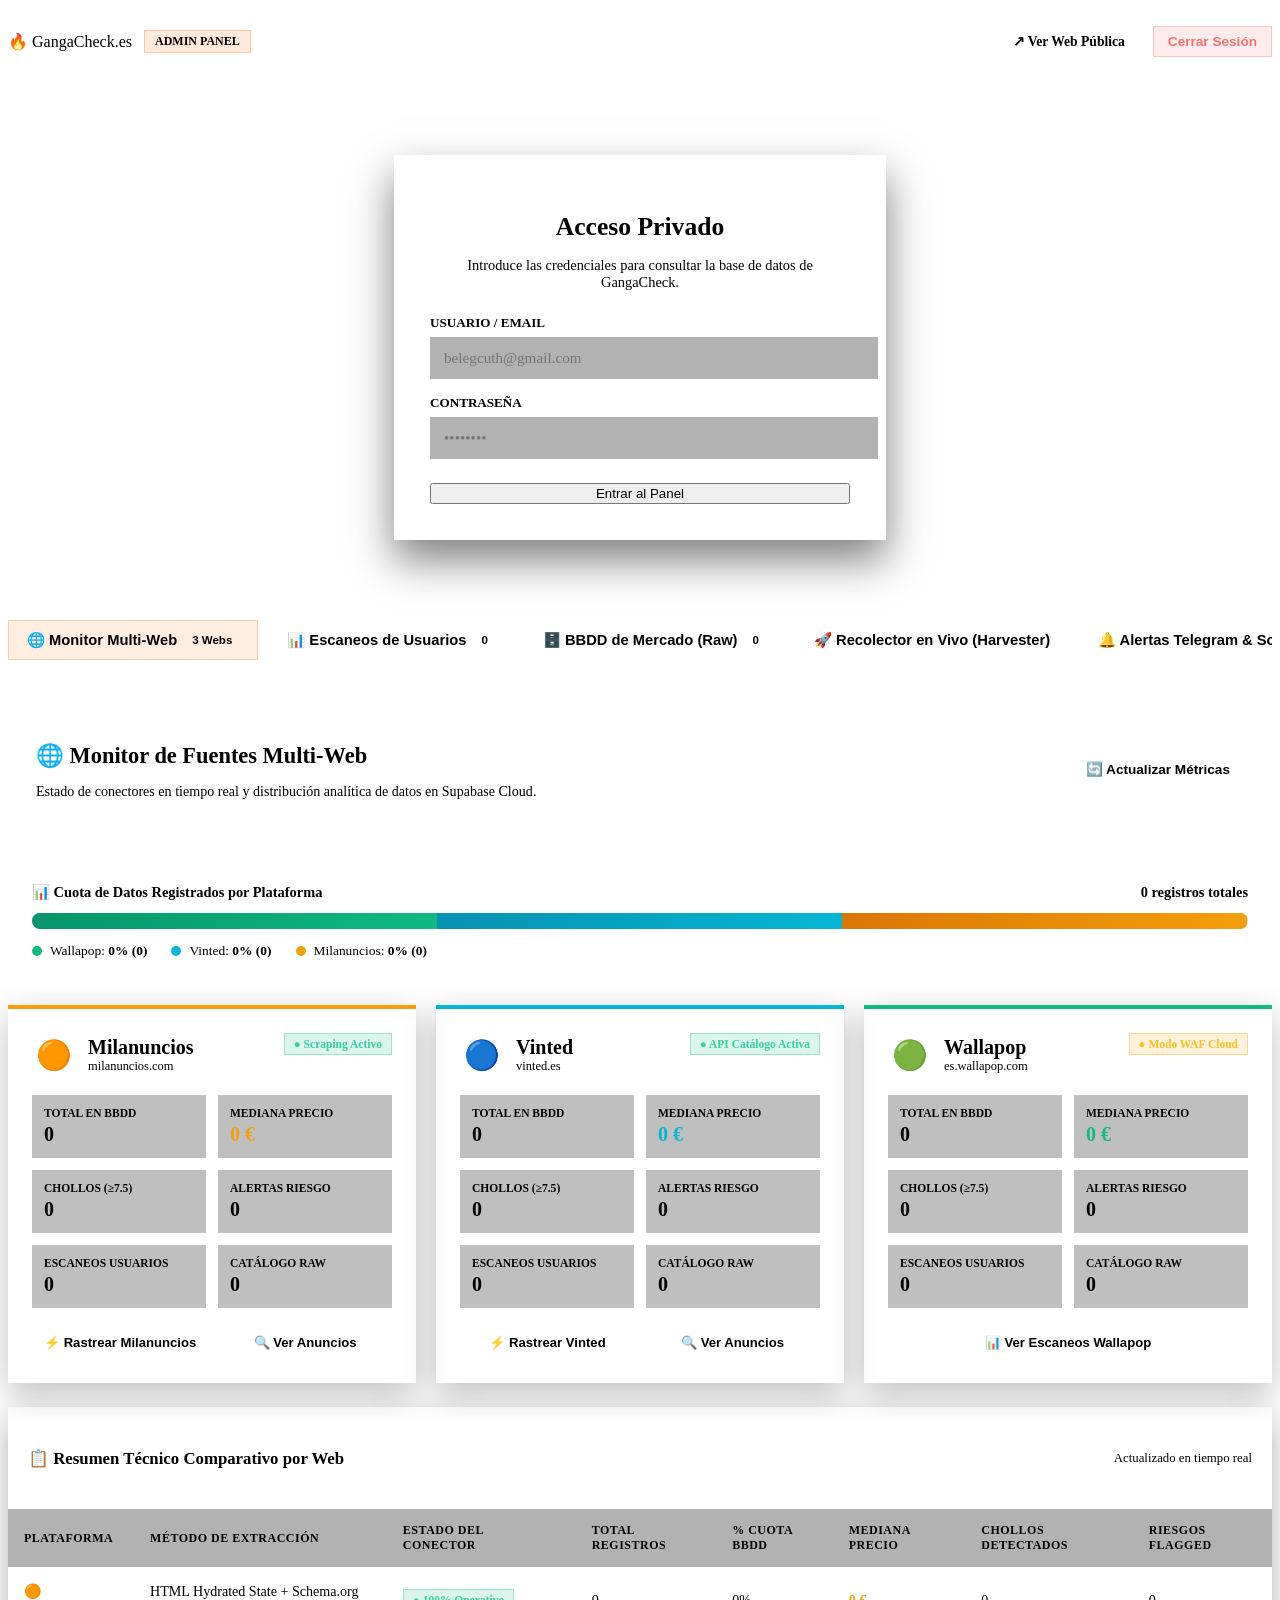
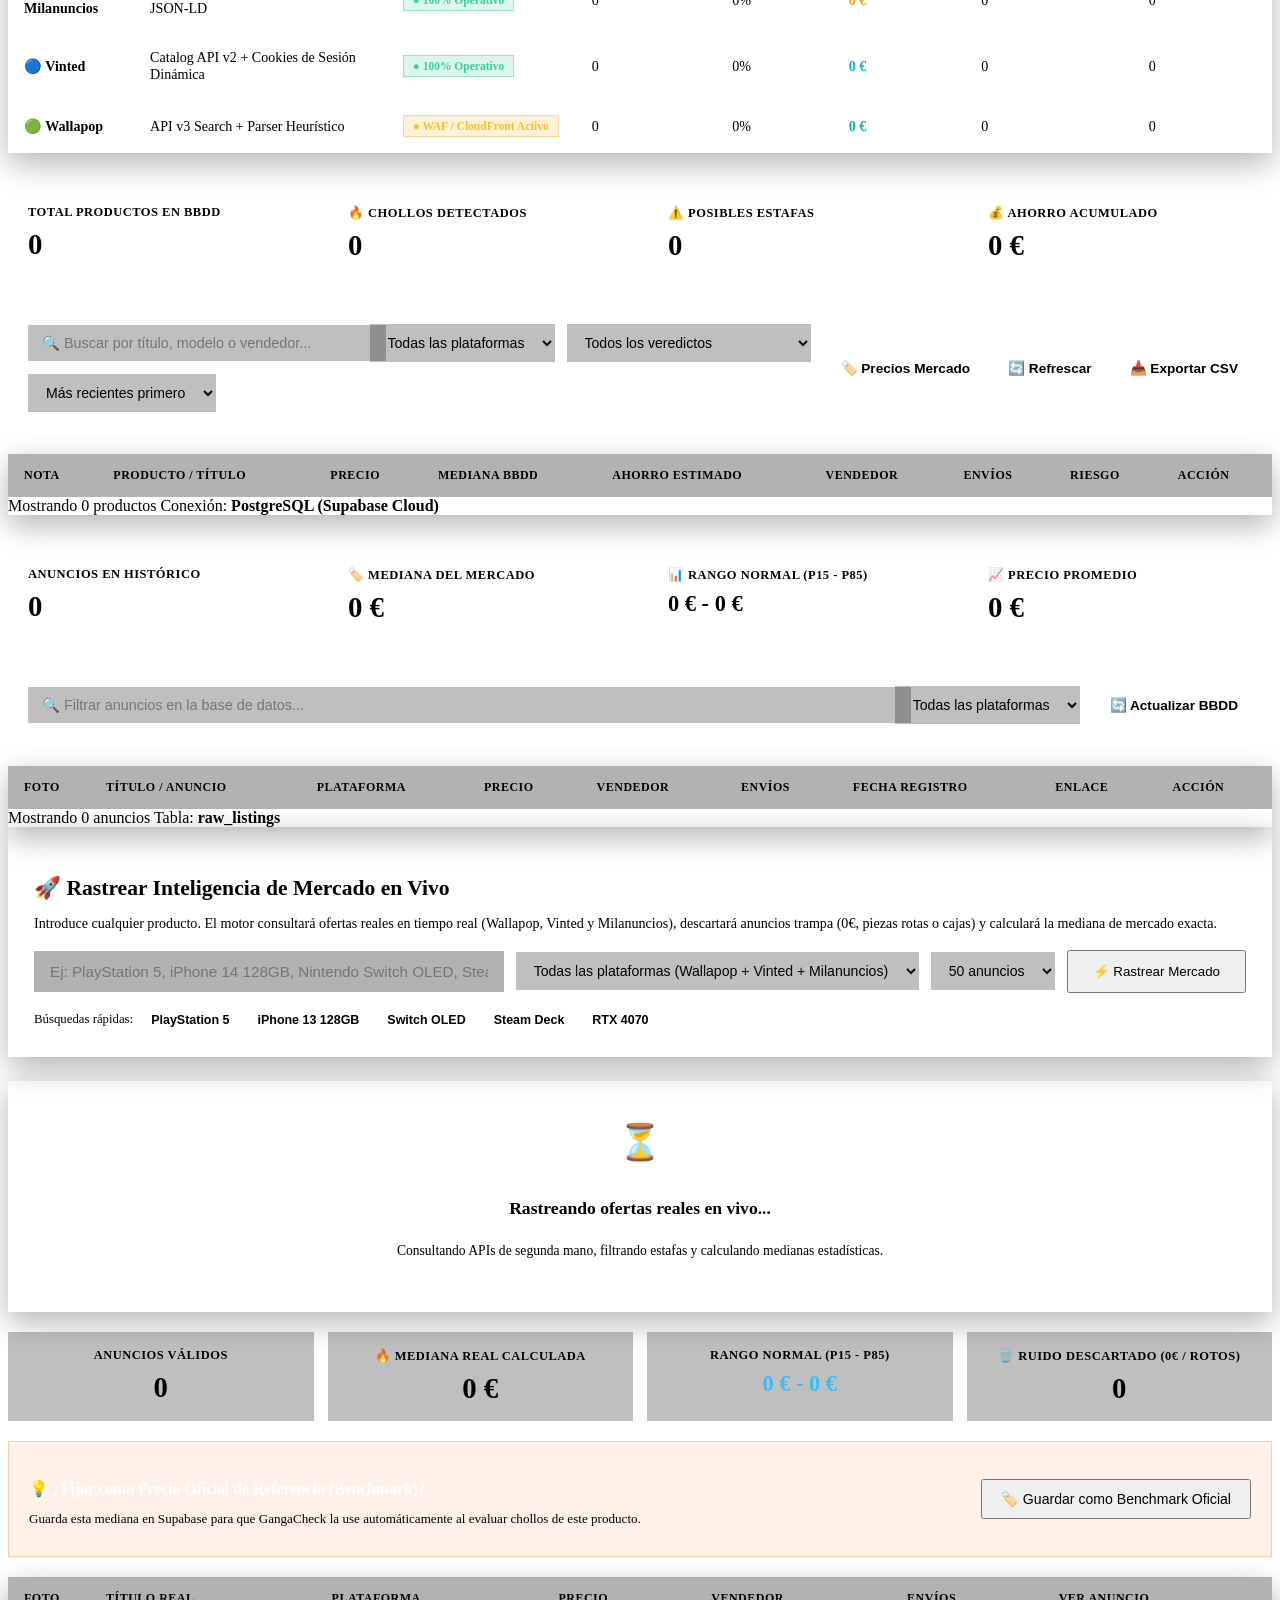
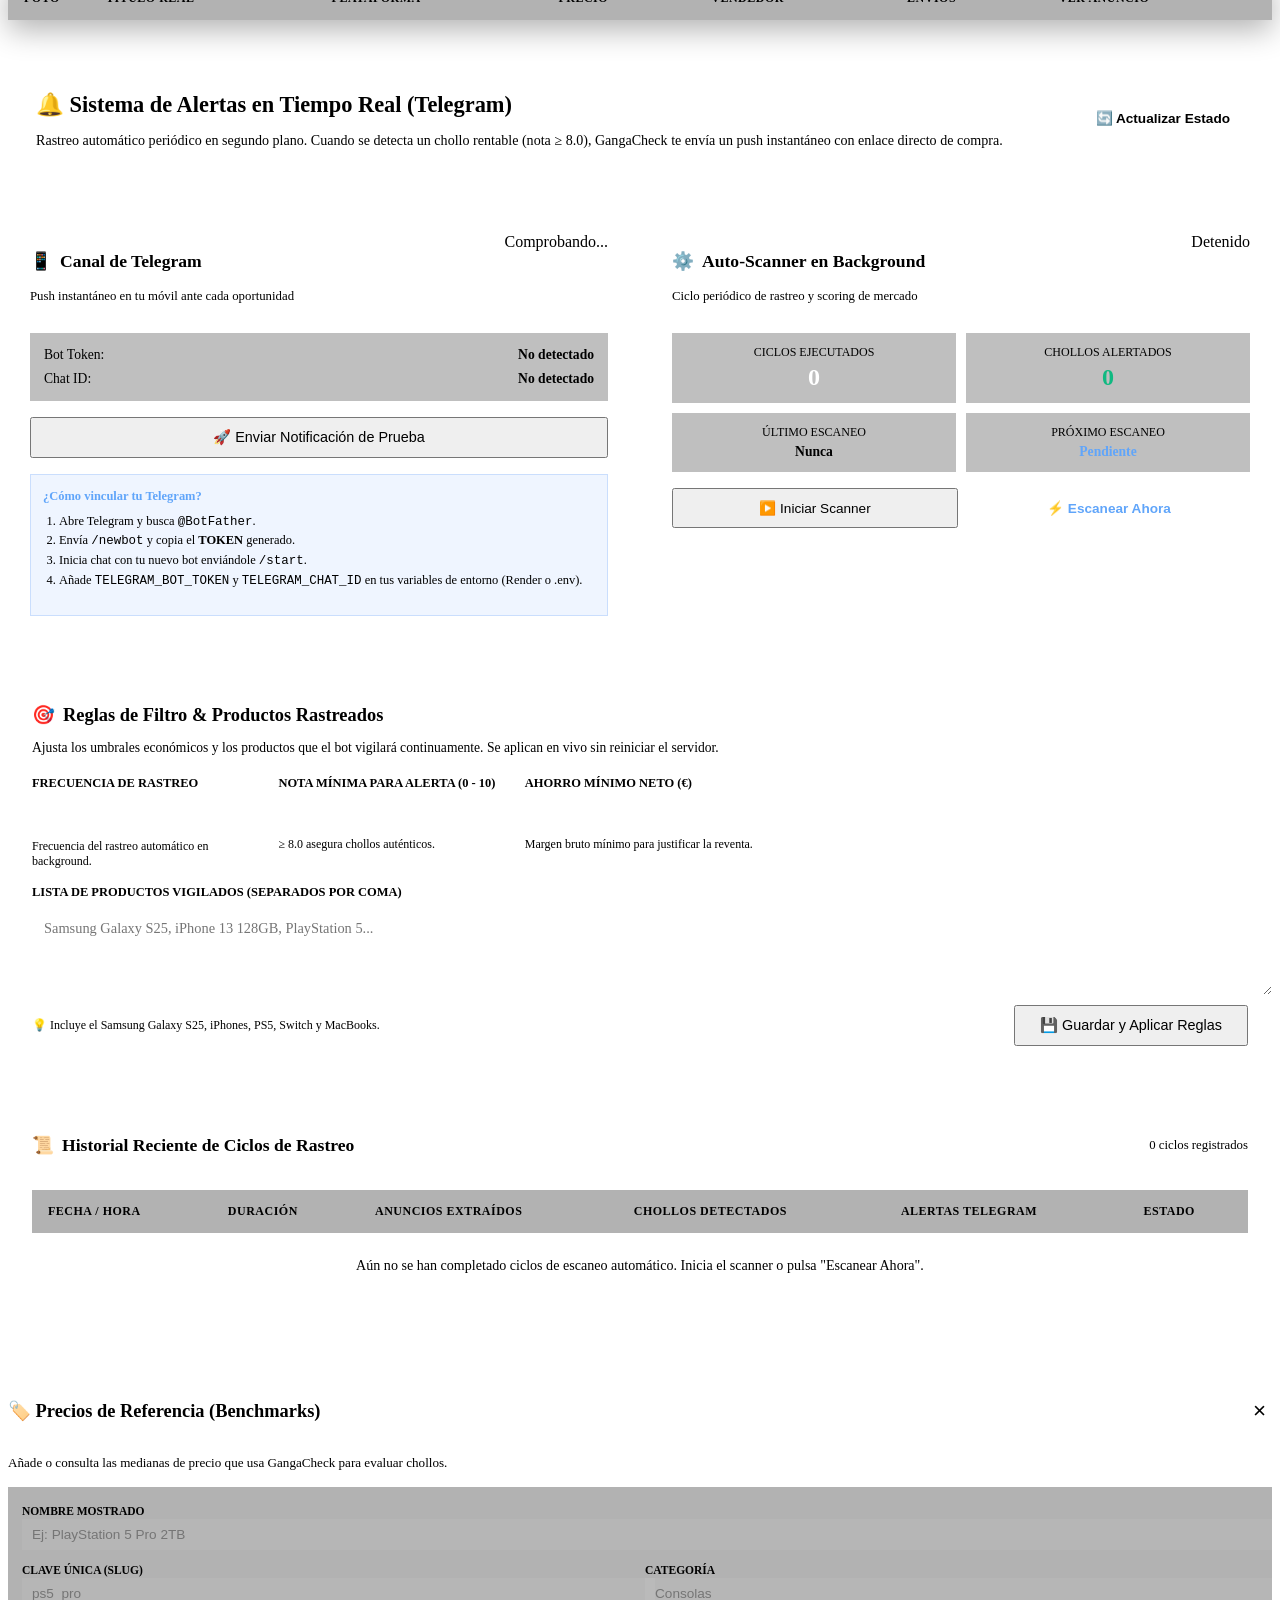
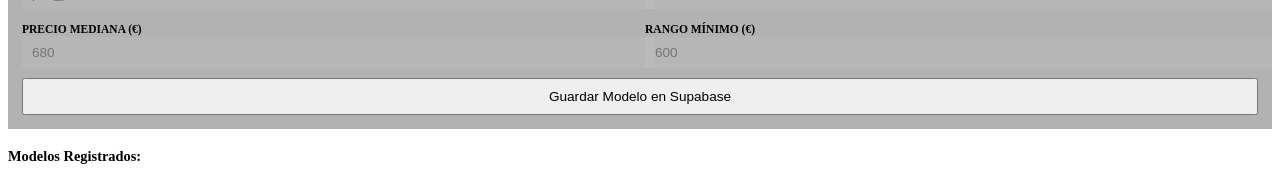
==== commit f66ef577: "feat: Add periodic 4-hour background auto-scanner support and secure external cron webhook endpoint" ====
--- a/frontend/admin.html
+++ b/frontend/admin.html
@@ -1518,9 +1518,13 @@
                                 <option value="15">Cada 15 minutos</option>
                                 <option value="20" selected>Cada 20 minutos (Recomendado)</option>
                                 <option value="30">Cada 30 minutos</option>
-                                <option value="60">Cada 60 minutos</option>
+                                <option value="60">Cada 1 hora</option>
+                                <option value="120">Cada 2 horas</option>
+                                <option value="240">Cada 4 horas (Recomendado periódico)</option>
+                                <option value="360">Cada 6 horas</option>
+                                <option value="720">Cada 12 horas</option>
                             </select>
-                            <span style="font-size: 0.75rem; color: var(--text-muted); margin-top: 4px; display: block;">Mantiene vivo el contenedor de Render.</span>
+                            <span style="font-size: 0.75rem; color: var(--text-muted); margin-top: 4px; display: block;">Frecuencia del rastreo automático en background.</span>
                         </div>
 
                         <div>
